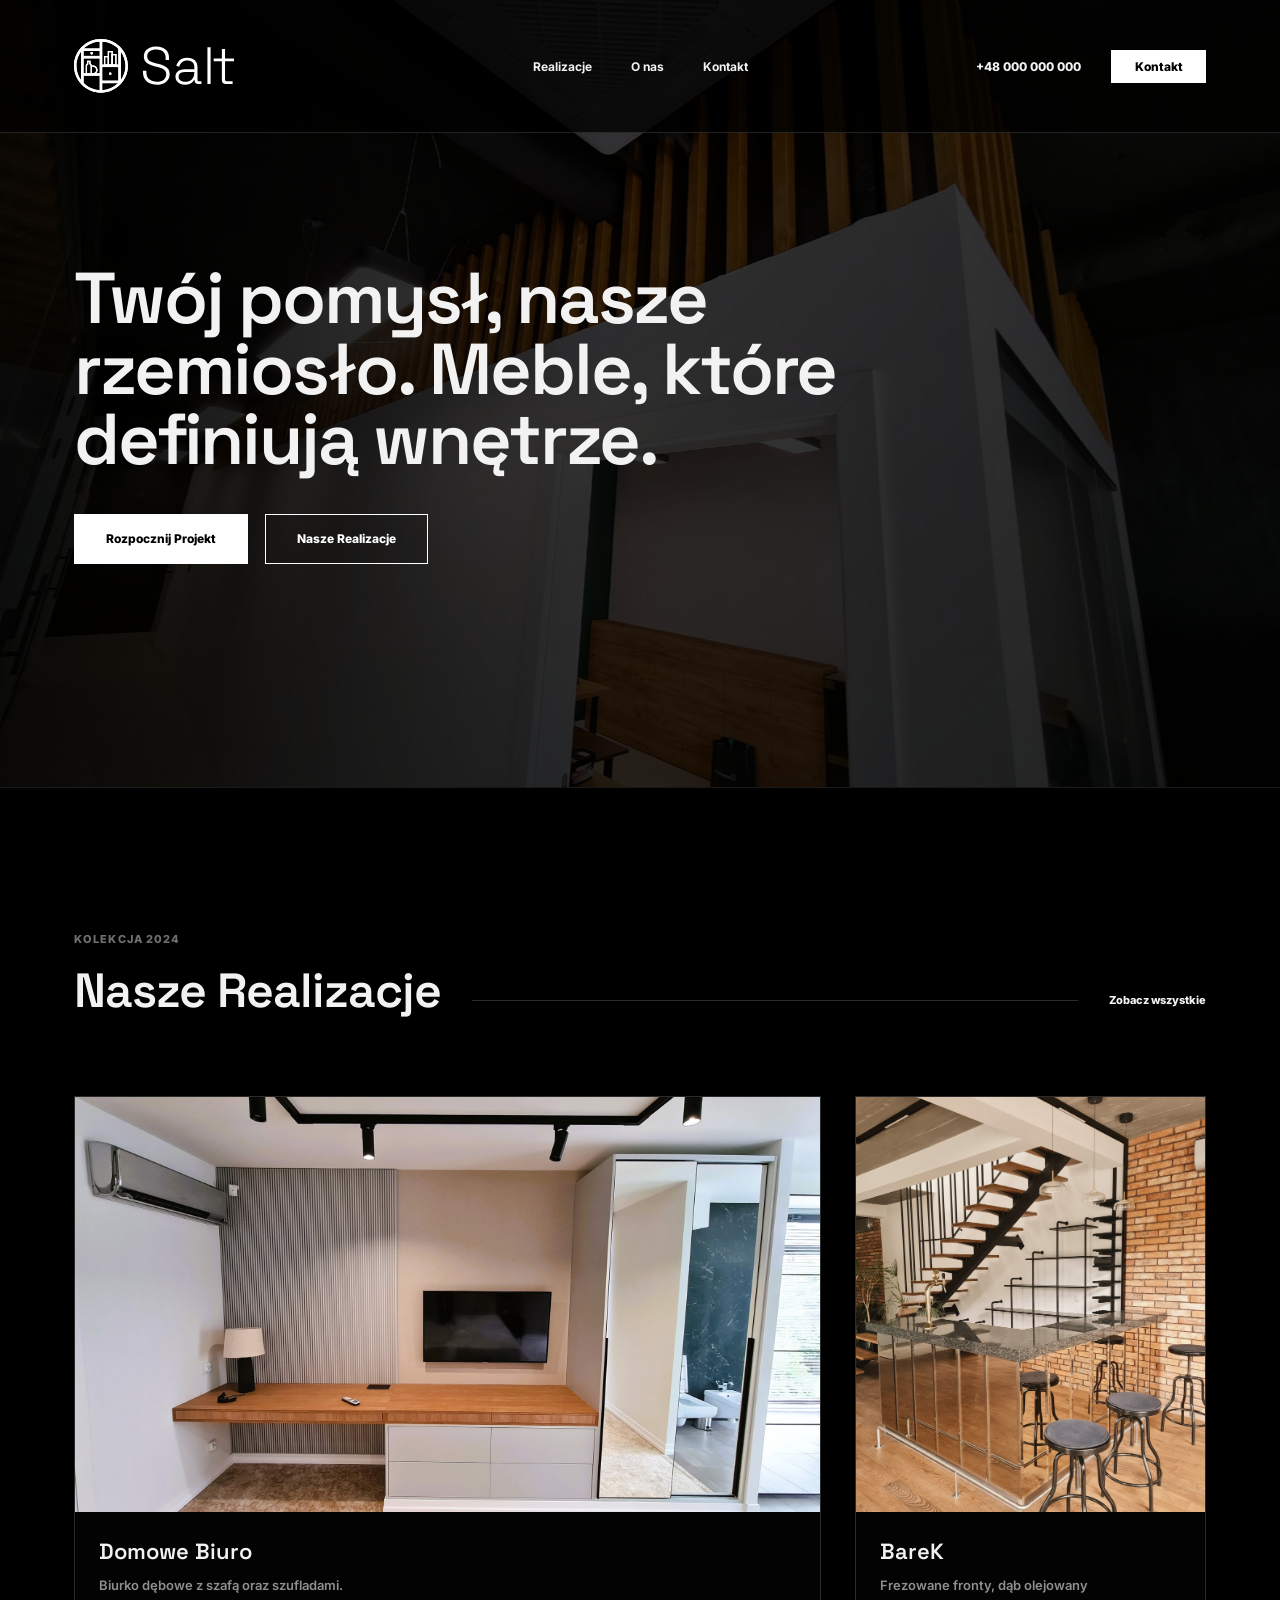
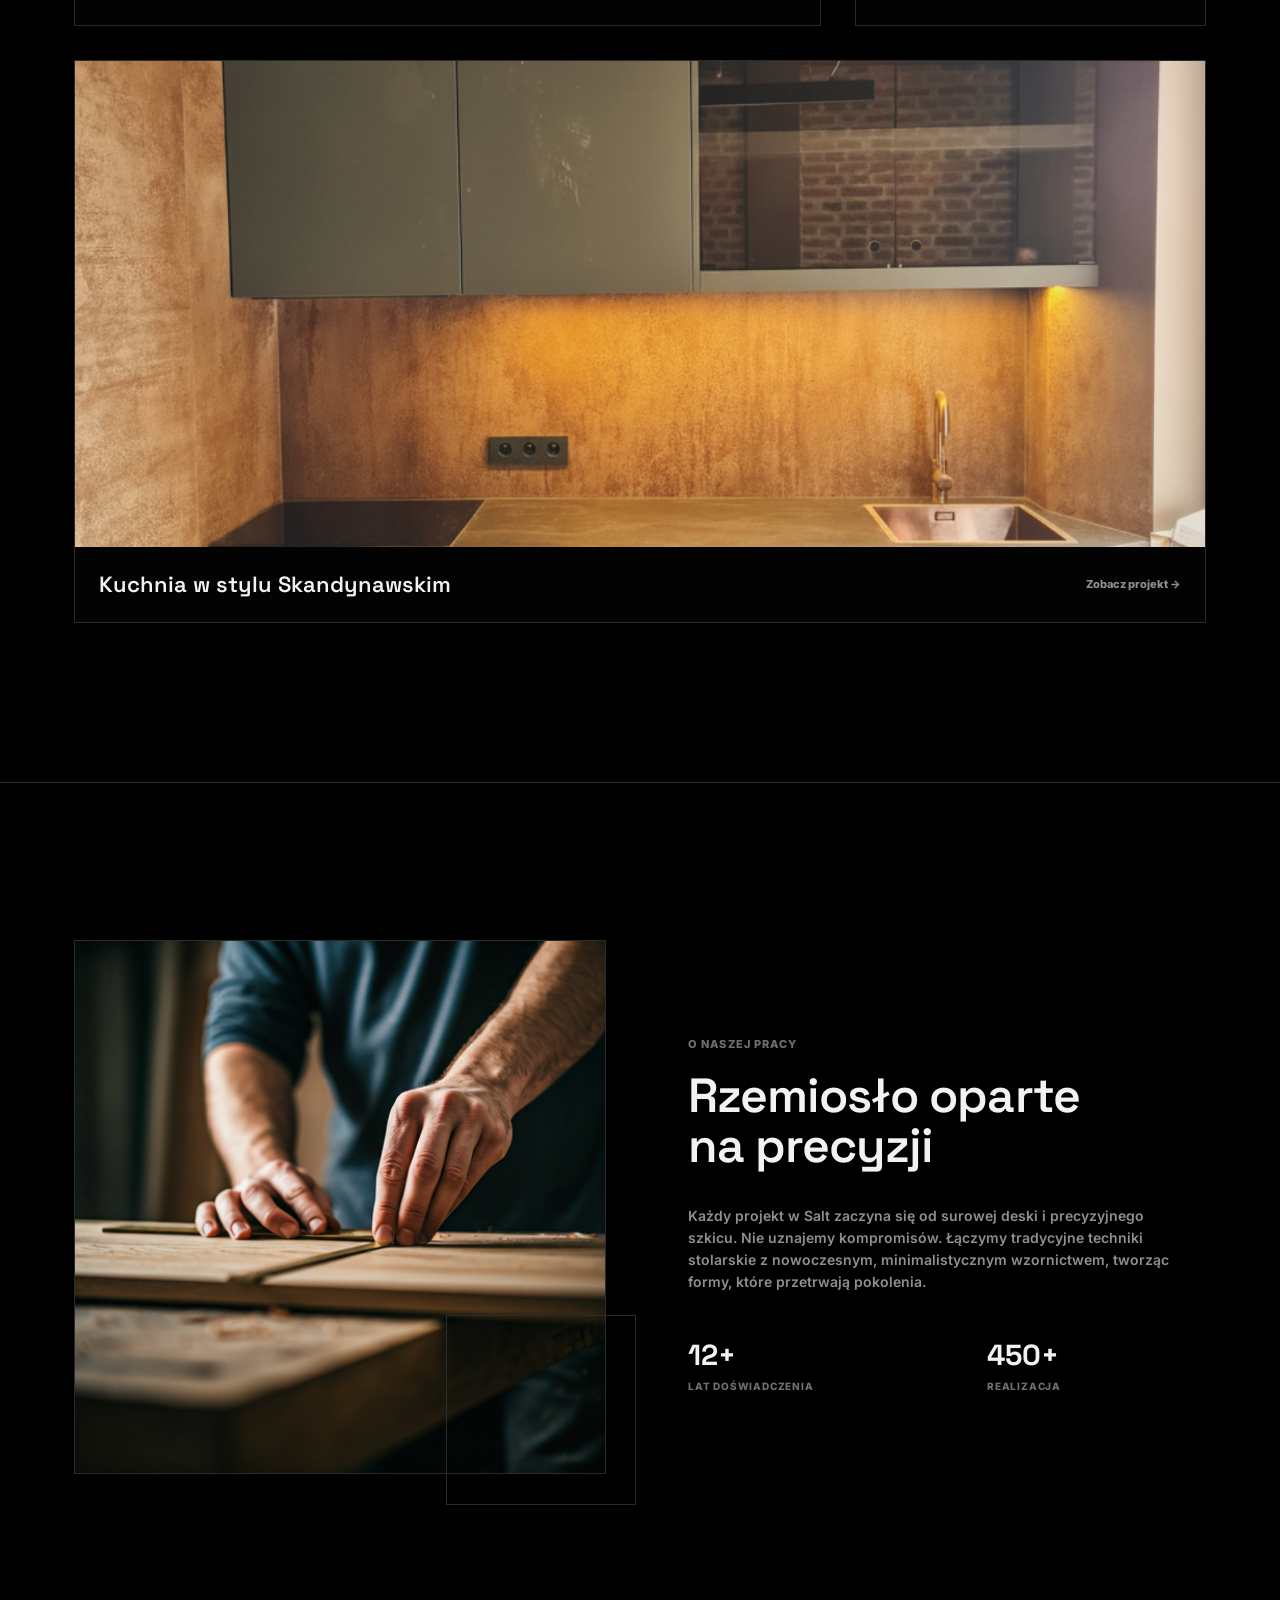
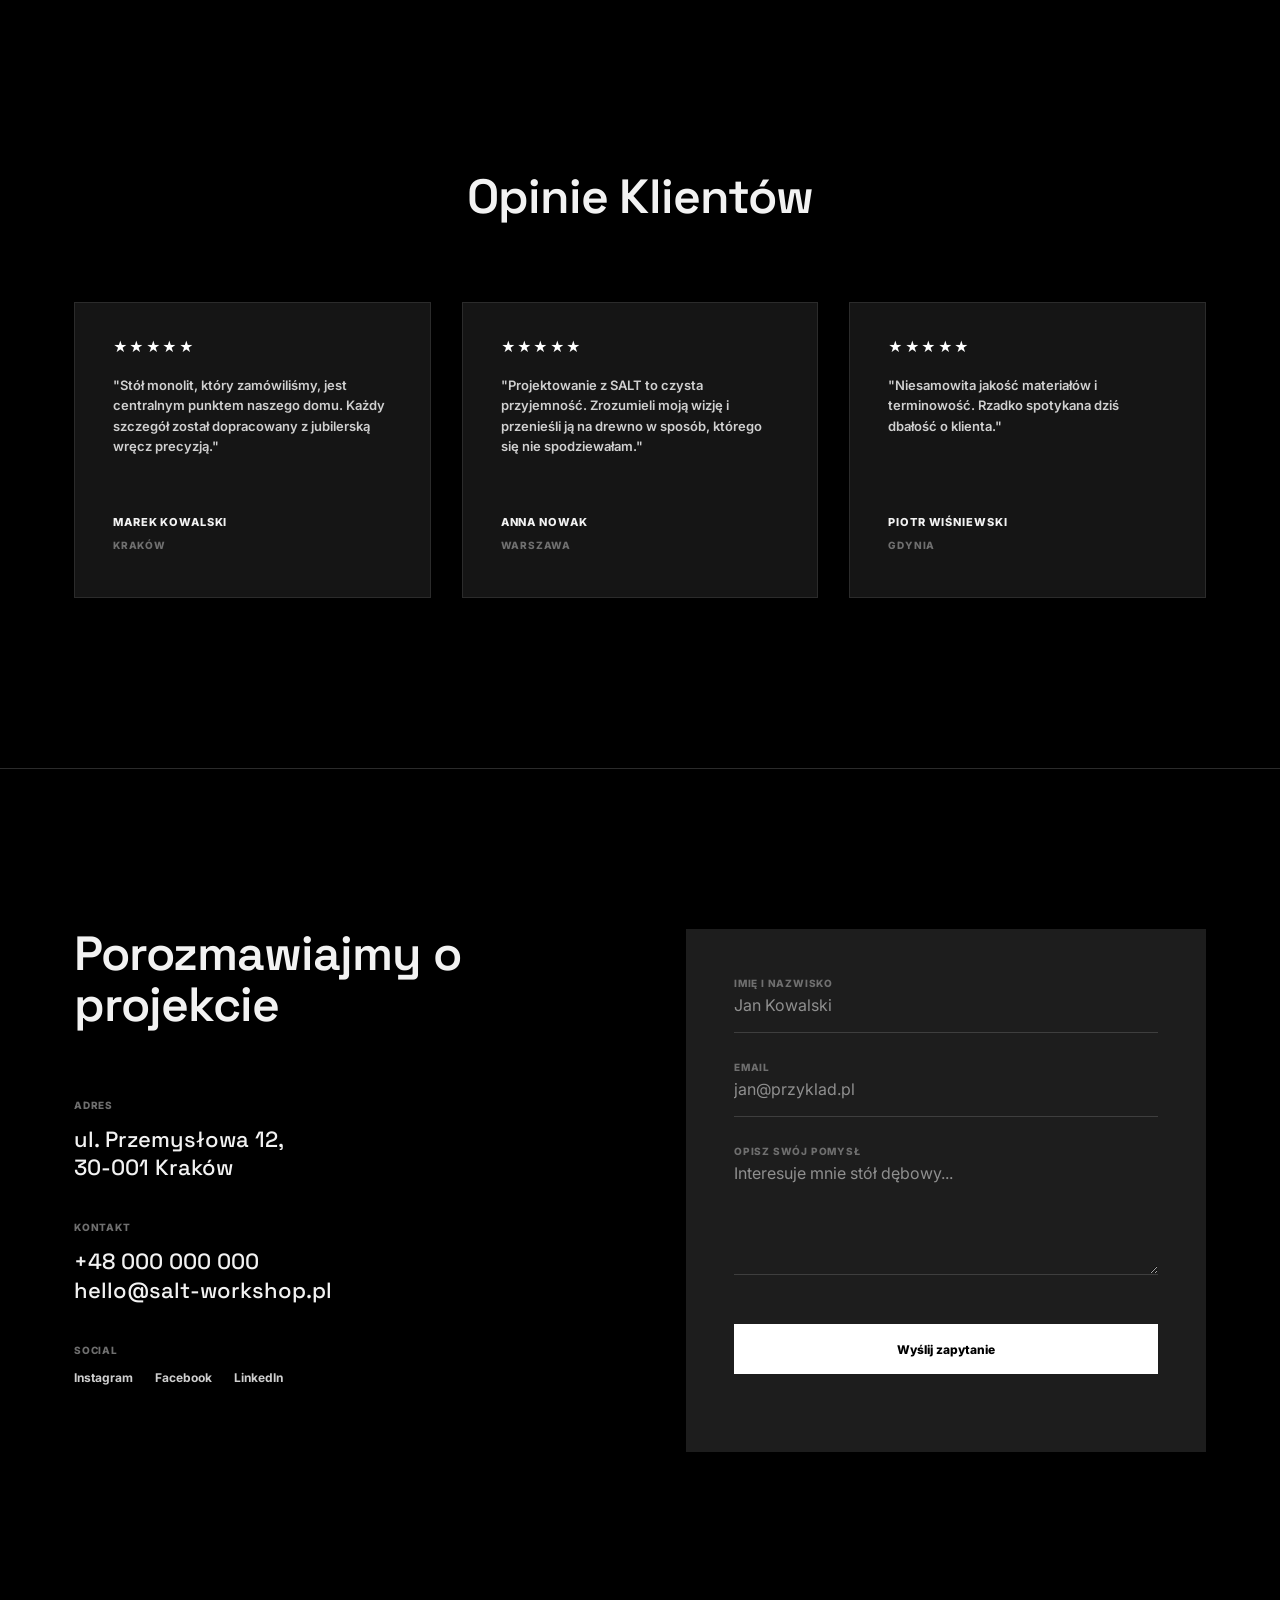
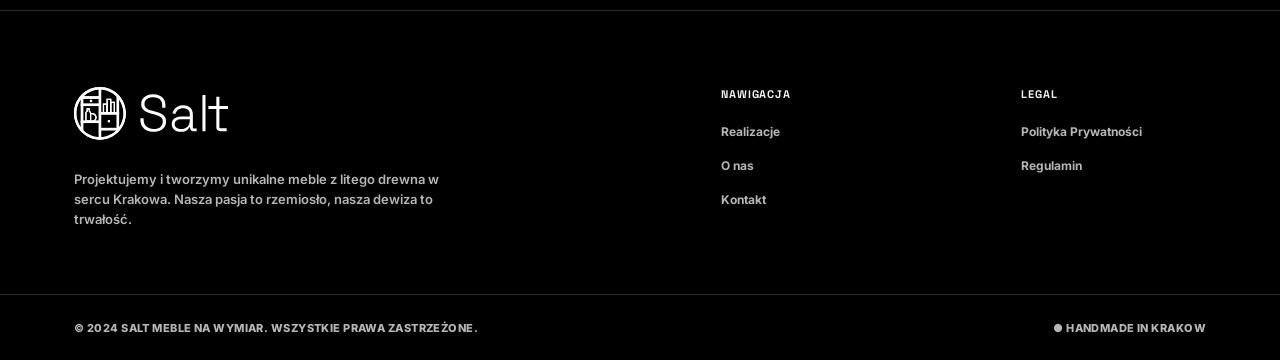
==== index.html @ 74bd0385 "Add files via upload" ====
<!doctype html>
<html lang="pl">
  <head>
    <meta charset="UTF-8" />
    <meta name="viewport" content="width=device-width, initial-scale=1.0" />
    <meta
      name="description"
      content="SALT tworzy unikalne meble z litego drewna w sercu Krakowa. Stolarka na wymiar, realizacje, projekt i montaz."
    />
    <title>SALT - meble na wymiar</title>
    <link rel="preconnect" href="https://fonts.googleapis.com" />
    <link rel="preconnect" href="https://fonts.gstatic.com" crossorigin />
    <link
      href="https://fonts.googleapis.com/css2?family=Inter:wght@400;500;600;700;800&family=Space+Grotesk:wght@400;500;600;700&display=swap"
      rel="stylesheet"
    />
    <link rel="stylesheet" href="./styles.css" />
  </head>
  <body>
    <a class="skip-link" href="#main">Przejdź do treści</a>

    <header class="site-header" data-header>
      <div class="wrap header-inner">
        <a class="brand" href="#top" aria-label="SALT - strona główna">
          <img src="./03-assets/logos/Salt white logo 1.svg" alt="Salt" />
        </a>

        <button class="nav-toggle" type="button" aria-label="Otwórz menu" aria-expanded="false" data-nav-toggle>
          <span></span>
          <span></span>
        </button>

        <nav class="site-nav" aria-label="Główna nawigacja" data-nav>
          <a href="#realizacje">Realizacje</a>
          <a href="#o-nas">O nas</a>
          <a href="#kontakt">Kontakt</a>
        </nav>

        <div class="header-cta">
          <a href="tel:+48000000000">+48 000 000 000</a>
          <a class="small-button" href="#kontakt">Kontakt</a>
        </div>
      </div>
    </header>

    <main id="main">
      <section class="hero" id="top" aria-labelledby="hero-title">
        <img class="hero-bg" src="./03-assets/images/realizacja-biuro-showroom-02.png" alt="" />
        <div class="hero-shade" aria-hidden="true"></div>

        <div class="wrap hero-content reveal">
          <h1 id="hero-title">Twój pomysł, nasze rzemiosło. Meble, które definiują wnętrze.</h1>
          <div class="hero-actions">
            <a class="button button-light" href="#kontakt">Rozpocznij Projekt</a>
            <a class="button button-dark" href="#realizacje">Nasze Realizacje</a>
          </div>
        </div>
      </section>

      <section class="work section" id="realizacje" aria-labelledby="work-title">
        <div class="wrap">
          <div class="section-heading reveal">
            <div>
              <p class="overline">Kolekcja 2024</p>
              <h2 id="work-title">Nasze Realizacje</h2>
            </div>
            <span class="heading-line" aria-hidden="true"></span>
            <a class="view-all" href="#kontakt">Zobacz wszystkie</a>
          </div>

          <div class="project-grid stagger">
            <article class="project-card project-card-wide">
              <a class="project-image" href="#kontakt" aria-label="Domowe biuro">
                <img src="./03-assets/images/realizacja-salon-zabudowa-tv-02.png" alt="Domowe biuro z biurkiem dębowym i szafą z szufladami" />
              </a>
              <div class="project-info">
                <h3>Domowe Biuro</h3>
                <p>Biurko dębowe z szafą oraz szufladami.</p>
              </div>
            </article>

            <article class="project-card project-card-tall">
              <a class="project-image" href="#kontakt" aria-label="BareK">
                <img src="./03-assets/images/realizacja-schody-drewno-metal.png" alt="BareK z frezowanymi frontami i olejowanym dębem" />
              </a>
              <div class="project-info">
                <h3>BareK</h3>
                <p>Frezowane fronty, dąb olejowany</p>
              </div>
            </article>

            <article class="project-card project-card-full">
              <a class="project-image" href="#kontakt" aria-label="Kuchnia w stylu Skandynawskim">
                <img src="./03-assets/images/realizacja-kuchnia-kompaktowa-02.png" alt="Kuchnia w stylu skandynawskim z zielonymi frontami" />
              </a>
              <div class="project-info project-info-row">
                <h3>Kuchnia w stylu Skandynawskim</h3>
                <a href="#kontakt">Zobacz projekt <span aria-hidden="true">→</span></a>
              </div>
            </article>
          </div>
        </div>
      </section>

      <section class="about section" id="o-nas" aria-labelledby="about-title">
        <div class="wrap about-grid">
          <div class="about-image project-image-reveal">
            <img src="./03-assets/images/proces-praca-reczna-drewno-01.png" alt="Rzemieślnik pracujący ręcznie z drewnem" />
            <span class="about-frame" aria-hidden="true"></span>
          </div>

          <div class="about-copy reveal">
            <p class="overline">O naszej pracy</p>
            <h2 id="about-title">Rzemiosło oparte na precyzji</h2>
            <p>
              Każdy projekt w Salt zaczyna się od surowej deski i precyzyjnego szkicu.
              Nie uznajemy kompromisów. Łączymy tradycyjne techniki stolarskie z
              nowoczesnym, minimalistycznym wzornictwem, tworząc formy, które przetrwają pokolenia.
            </p>

            <div class="stats fade-icons">
              <div>
                <strong>12+</strong>
                <span>Lat doświadczenia</span>
              </div>
              <div>
                <strong>450+</strong>
                <span>Realizacja</span>
              </div>
            </div>
          </div>
        </div>
      </section>

      <section class="testimonials section" aria-labelledby="testimonials-title">
        <div class="wrap">
          <h2 id="testimonials-title" class="center-title reveal">Opinie Klientów</h2>

          <div class="testimonial-grid stagger">
            <article class="testimonial-card">
              <div class="stars" aria-label="5 gwiazdek">★★★★★</div>
              <p>
                "Stół monolit, który zamówiliśmy, jest centralnym punktem naszego domu.
                Każdy szczegół został dopracowany z jubilerską wręcz precyzją."
              </p>
              <strong>Marek Kowalski</strong>
              <span>Kraków</span>
            </article>

            <article class="testimonial-card">
              <div class="stars" aria-label="5 gwiazdek">★★★★★</div>
              <p>
                "Projektowanie z SALT to czysta przyjemność. Zrozumieli moją wizję
                i przenieśli ją na drewno w sposób, którego się nie spodziewałam."
              </p>
              <strong>Anna Nowak</strong>
              <span>Warszawa</span>
            </article>

            <article class="testimonial-card">
              <div class="stars" aria-label="5 gwiazdek">★★★★★</div>
              <p>
                "Niesamowita jakość materiałów i terminowość. Rzadko spotykana dziś
                dbałość o klienta."
              </p>
              <strong>Piotr Wiśniewski</strong>
              <span>Gdynia</span>
            </article>
          </div>
        </div>
      </section>

      <section class="contact section" id="kontakt" aria-labelledby="contact-title">
        <div class="wrap contact-grid">
          <div class="contact-copy reveal">
            <h2 id="contact-title">Porozmawiajmy o projekcie</h2>

            <div class="contact-block">
              <span>Adres</span>
              <p>ul. Przemysłowa 12,<br />30-001 Kraków</p>
            </div>

            <div class="contact-block">
              <span>Kontakt</span>
              <p>+48 000 000 000<br />hello@salt-workshop.pl</p>
            </div>

            <div class="contact-social">
              <span>Social</span>
              <div>
                <a href="#top">Instagram</a>
                <a href="#top">Facebook</a>
                <a href="#top">LinkedIn</a>
              </div>
            </div>
          </div>

          <form class="contact-form reveal" data-contact-form>
            <label>
              <span>Imię i nazwisko</span>
              <input type="text" name="name" value="Jan Kowalski" autocomplete="name" required />
            </label>

            <label>
              <span>Email</span>
              <input type="email" name="email" value="jan@przyklad.pl" autocomplete="email" required />
            </label>

            <label>
              <span>Opisz swój pomysł</span>
              <textarea name="message" rows="4" required>Interesuje mnie stół dębowy...</textarea>
            </label>

            <button class="button button-light" type="submit">Wyślij zapytanie</button>
            <p class="form-status" role="status" aria-live="polite" data-form-status></p>
          </form>
        </div>
      </section>
    </main>

    <footer class="site-footer">
      <div class="wrap footer-main">
        <div class="footer-brand">
          <img src="./03-assets/logos/Salt white logo 1.svg" alt="Salt" />
          <p>
            Projektujemy i tworzymy unikalne meble z litego drewna w sercu Krakowa.
            Nasza pasja to rzemiosło, nasza dewiza to trwałość.
          </p>
        </div>

        <nav class="footer-nav" aria-label="Nawigacja w stopce">
          <h3>Nawigacja</h3>
          <a href="#realizacje">Realizacje</a>
          <a href="#o-nas">O nas</a>
          <a href="#kontakt">Kontakt</a>
        </nav>

        <div class="footer-nav">
          <h3>Legal</h3>
          <a href="#top">Polityka Prywatności</a>
          <a href="#top">Regulamin</a>
        </div>
      </div>

      <div class="footer-bottom">
        <div class="wrap">
          <span>© 2024 SALT Meble na wymiar. Wszystkie prawa zastrzeżone.</span>
          <span>● Handmade in Krakow</span>
        </div>
      </div>
    </footer>

    <script src="./main.js"></script>
  </body>
</html>
---- styles.css ----
:root {
  --black: #000000;
  --panel: #151515;
  --panel-2: #1d1d1d;
  --line: #2b2b2b;
  --text: #f2f2f2;
  --muted: #8f8f8f;
  --muted-2: #6f6f6f;
  --white: #ffffff;
  --ease: cubic-bezier(0.22, 1, 0.36, 1);
  --wrap: min(1132px, calc(100vw - 120px));
  color-scheme: dark;
}

* {
  box-sizing: border-box;
}

html {
  scroll-behavior: smooth;
}

body {
  margin: 0;
  background: var(--black);
  color: var(--text);
  font-family: "Inter", ui-sans-serif, system-ui, -apple-system, BlinkMacSystemFont, "Segoe UI", sans-serif;
  font-size: 16px;
  letter-spacing: 0;
}

img {
  display: block;
  max-width: 100%;
}

a {
  color: inherit;
  text-decoration: none;
}

button,
input,
textarea {
  font: inherit;
}

button {
  cursor: pointer;
}

h1,
h2,
h3,
p {
  margin-top: 0;
}

h1,
h2,
h3,
.brand,
.center-title {
  font-family: "Space Grotesk", "Inter", ui-sans-serif, system-ui, sans-serif;
}

p {
  color: var(--muted);
  line-height: 1.55;
}

:focus-visible {
  outline: 2px solid var(--white);
  outline-offset: 4px;
}

::selection {
  background: var(--white);
  color: var(--black);
}

.skip-link {
  position: fixed;
  top: 14px;
  left: 14px;
  z-index: 100;
  padding: 10px 14px;
  background: var(--white);
  color: var(--black);
  transform: translateY(-150%);
  transition: transform 0.2s ease;
}

.skip-link:focus {
  transform: translateY(0);
}

.wrap {
  width: var(--wrap);
  margin-inline: auto;
}

.section {
  padding: 142px 0;
}

.site-header {
  position: absolute;
  top: 0;
  left: 0;
  right: 0;
  z-index: 50;
  border-bottom: 1px solid rgba(255, 255, 255, 0.13);
  background: rgba(0, 0, 0, 0.78);
}

.header-inner {
  display: grid;
  grid-template-columns: 1fr auto 1fr;
  align-items: center;
  min-height: 132px;
}

.brand {
  display: inline-flex;
  width: 160px;
}

.brand img {
  width: 160px;
  height: auto;
}

.site-nav {
  display: flex;
  justify-content: center;
  gap: 39px;
  color: var(--text);
  font-size: 12px;
  font-weight: 700;
}

.site-nav a {
  position: relative;
  padding: 8px 0;
}

.site-nav a::after {
  content: "";
  position: absolute;
  left: 0;
  bottom: 4px;
  width: 100%;
  height: 1px;
  background: var(--white);
  transform: scaleX(0);
  transform-origin: right;
  transition: transform 0.22s ease-out;
}

.site-nav a:hover::after,
.site-nav a:focus-visible::after {
  transform: scaleX(1);
  transform-origin: left;
}

.header-cta {
  display: flex;
  justify-content: flex-end;
  align-items: center;
  gap: 30px;
  font-size: 12px;
  font-weight: 800;
}

.small-button {
  min-width: 95px;
  padding: 9px 19px;
  background: var(--white);
  color: var(--black);
  text-align: center;
}

.nav-toggle {
  display: none;
}

.hero {
  position: relative;
  min-height: 788px;
  overflow: hidden;
  border-bottom: 1px solid rgba(255, 255, 255, 0.08);
  background: #050505;
}

.hero-bg {
  position: absolute;
  inset: 0;
  width: 100%;
  height: 100%;
  object-fit: cover;
  object-position: 50% 42%;
  opacity: 0.72;
  transform: scale(1.035);
  animation: heroDrift 9s var(--ease) forwards;
}

.hero-shade {
  position: absolute;
  inset: 0;
  background:
    linear-gradient(90deg, rgba(0, 0, 0, 0.88) 0%, rgba(0, 0, 0, 0.58) 47%, rgba(0, 0, 0, 0.7) 100%),
    linear-gradient(180deg, rgba(0, 0, 0, 0.16) 0%, rgba(0, 0, 0, 0.42) 100%);
}

.hero-content {
  position: relative;
  z-index: 1;
  padding-top: 263px;
}

.hero h1 {
  max-width: 850px;
  margin-bottom: 39px;
  font-size: 72px;
  line-height: 0.98;
  font-weight: 600;
  letter-spacing: -0.03em;
}

.hero-actions {
  display: flex;
  gap: 17px;
}

.button {
  display: inline-flex;
  align-items: center;
  justify-content: center;
  min-height: 50px;
  padding: 0 31px;
  border: 1px solid var(--white);
  font-size: 12px;
  font-weight: 800;
  transition: background 0.18s ease-out, color 0.18s ease-out, border-color 0.18s ease-out;
}

.button-light {
  background: var(--white);
  color: var(--black);
}

.button-light:hover,
.button-light:focus-visible {
  background: transparent;
  color: var(--white);
}

.button-dark {
  background: rgba(0, 0, 0, 0.1);
  color: var(--white);
}

.button-dark:hover,
.button-dark:focus-visible {
  background: var(--white);
  color: var(--black);
}

.section-heading {
  display: grid;
  grid-template-columns: auto 1fr auto;
  align-items: end;
  gap: 31px;
  margin-bottom: 80px;
}

.overline {
  margin-bottom: 18px;
  color: var(--muted-2);
  font-size: 11px;
  font-weight: 800;
  letter-spacing: 0.1em;
  text-transform: uppercase;
}

.section-heading h2,
.center-title,
.contact-copy h2,
.about-copy h2 {
  margin-bottom: 0;
  font-size: 48px;
  line-height: 1.05;
  font-weight: 600;
  letter-spacing: -0.02em;
}

.heading-line {
  height: 1px;
  margin-bottom: 15px;
  background: var(--line);
}

.view-all {
  margin-bottom: 9px;
  color: var(--text);
  font-size: 11px;
  font-weight: 800;
}

.work {
  padding-top: 143px;
  padding-bottom: 159px;
}

.project-grid {
  display: grid;
  grid-template-columns: 1fr 0.47fr;
  gap: 34px;
}

.project-card {
  border: 1px solid var(--line);
  background: #030303;
}

.project-card-full {
  grid-column: 1 / -1;
}

.project-image {
  display: block;
  overflow: hidden;
  background: var(--panel);
}

.project-card-wide .project-image {
  height: 415px;
}

.project-card-tall .project-image {
  height: 415px;
}

.project-card-full .project-image {
  height: 486px;
}

.project-image img {
  width: 100%;
  height: 100%;
  object-fit: cover;
  transition: transform 0.55s ease-in-out, filter 0.55s ease-in-out;
}

.project-card-wide img {
  object-position: 50% 50%;
}

.project-card-tall img {
  object-position: 47% 43%;
}

.project-card-full img {
  object-position: 50% 47%;
}

.project-card:hover .project-image img,
.project-card:focus-within .project-image img {
  filter: brightness(1.08);
  transform: scale(1.055);
}

.project-info {
  padding: 27px 24px 30px;
}

.project-info h3 {
  margin-bottom: 11px;
  font-size: 22px;
  line-height: 1.1;
  font-weight: 600;
}

.project-info p {
  margin-bottom: 0;
  font-size: 13px;
  font-weight: 600;
}

.project-info-row {
  display: flex;
  align-items: center;
  justify-content: space-between;
  gap: 24px;
  padding-top: 25px;
  padding-bottom: 26px;
}

.project-info-row h3 {
  margin-bottom: 0;
}

.project-info-row a {
  color: var(--muted);
  font-size: 11px;
  font-weight: 800;
  white-space: nowrap;
}

.about {
  padding-top: 157px;
  padding-bottom: 179px;
  border-top: 1px solid var(--line);
}

.about-grid {
  display: grid;
  grid-template-columns: 532px 1fr;
  align-items: center;
  gap: 82px;
}

.about-image {
  position: relative;
  border: 1px solid var(--line);
}

.about-image img {
  width: 100%;
  height: 532px;
  object-fit: cover;
}

.about-frame {
  position: absolute;
  right: -31px;
  bottom: -32px;
  width: 190px;
  height: 190px;
  border: 1px solid var(--line);
}

.about-copy {
  max-width: 520px;
  padding-top: 16px;
}

.about-copy h2 {
  max-width: 440px;
  margin-bottom: 34px;
}

.about-copy p:not(.overline) {
  max-width: 500px;
  margin-bottom: 48px;
  font-size: 14px;
  font-weight: 600;
}

.stats {
  display: grid;
  grid-template-columns: repeat(2, 1fr);
  gap: 80px;
}

.stats strong {
  display: block;
  margin-bottom: 5px;
  font-family: "Space Grotesk", "Inter", sans-serif;
  font-size: 29px;
  line-height: 1;
}

.stats span {
  color: var(--muted-2);
  font-size: 10px;
  font-weight: 800;
  letter-spacing: 0.08em;
  text-transform: uppercase;
}

.testimonials {
  padding-top: 119px;
  padding-bottom: 170px;
}

.center-title {
  margin-bottom: 80px;
  text-align: center;
}

.testimonial-grid {
  display: grid;
  grid-template-columns: repeat(3, 1fr);
  gap: 31px;
}

.testimonial-card {
  min-height: 296px;
  padding: 35px 38px 31px;
  border: 1px solid var(--line);
  background: var(--panel);
}

.stars {
  margin-bottom: 20px;
  color: var(--white);
  font-size: 14px;
  letter-spacing: 0.1em;
}

.testimonial-card p {
  min-height: 114px;
  margin-bottom: 26px;
  color: #d0d0d0;
  font-size: 13px;
  font-weight: 600;
}

.testimonial-card strong {
  display: block;
  margin-bottom: 4px;
  font-size: 11px;
  font-weight: 800;
  letter-spacing: 0.08em;
  text-transform: uppercase;
}

.testimonial-card span {
  color: var(--muted-2);
  font-size: 10px;
  font-weight: 800;
  letter-spacing: 0.08em;
  text-transform: uppercase;
}

.contact {
  padding-top: 160px;
  padding-bottom: 158px;
  border-top: 1px solid var(--line);
}

.contact-grid {
  display: grid;
  grid-template-columns: 1fr 520px;
  gap: 92px;
}

.contact-copy h2 {
  max-width: 420px;
  margin-bottom: 69px;
}

.contact-block {
  margin-bottom: 40px;
}

.contact-block span,
.contact-social span,
.contact-form label span {
  display: block;
  margin-bottom: 14px;
  color: var(--muted-2);
  font-size: 10px;
  font-weight: 800;
  letter-spacing: 0.08em;
  text-transform: uppercase;
}

.contact-block p {
  margin-bottom: 0;
  color: var(--text);
  font-family: "Space Grotesk", "Inter", sans-serif;
  font-size: 22px;
  line-height: 1.28;
  font-weight: 500;
}

.contact-social div {
  display: flex;
  gap: 22px;
}

.contact-social a {
  color: #cfcfcf;
  font-size: 12px;
  font-weight: 700;
}

.contact-form {
  min-height: 520px;
  padding: 48px 48px 42px;
  background: var(--panel-2);
}

.contact-form label {
  display: block;
  margin-bottom: 28px;
}

.contact-form label span {
  margin-bottom: 6px;
}

.contact-form input,
.contact-form textarea {
  width: 100%;
  border: 0;
  border-bottom: 1px solid #3e3e3e;
  border-radius: 0;
  padding: 0 0 17px;
  background: transparent;
  color: var(--muted);
  outline: none;
  resize: vertical;
  transition: border-color 0.18s ease-out;
}

.contact-form textarea {
  min-height: 112px;
}

.contact-form input:focus,
.contact-form textarea:focus {
  border-color: var(--white);
}

.contact-form button {
  width: 100%;
  margin-top: 17px;
}

.form-status {
  min-height: 20px;
  margin: 16px 0 0;
  color: var(--white);
  font-size: 12px;
}

.site-footer {
  border-top: 1px solid var(--line);
  background: var(--black);
}

.footer-main {
  display: grid;
  grid-template-columns: 1fr 185px 185px;
  gap: 115px;
  padding: 76px 0 65px;
}

.footer-brand img {
  width: 154px;
  margin-bottom: 29px;
}

.footer-brand p {
  max-width: 365px;
  margin-bottom: 0;
  color: #b6b6b6;
  font-size: 13px;
  font-weight: 600;
}

.footer-nav {
  display: grid;
  align-content: start;
  gap: 19px;
}

.footer-nav h3 {
  margin-bottom: 4px;
  color: var(--text);
  font-size: 11px;
  font-weight: 800;
  letter-spacing: 0.08em;
  text-transform: uppercase;
}

.footer-nav a {
  color: #b6b6b6;
  font-size: 12px;
  font-weight: 700;
}

.footer-bottom {
  border-top: 1px solid var(--line);
}

.footer-bottom .wrap {
  display: flex;
  justify-content: space-between;
  gap: 24px;
  padding: 26px 0 25px;
  color: #b6b6b6;
  font-size: 11px;
  font-weight: 800;
  letter-spacing: 0.04em;
  text-transform: uppercase;
}

.reveal {
  opacity: 0;
  transform: translateY(18px);
  transition: opacity 0.52s var(--ease), transform 0.52s var(--ease);
}

.reveal.is-visible {
  opacity: 1;
  transform: translateY(0);
}

.project-image-reveal {
  opacity: 0;
  transform: translateY(34px);
  transition: opacity 0.8s var(--ease), transform 0.8s var(--ease);
  transition-delay: 0.16s;
}

.project-image-reveal.is-visible {
  opacity: 1;
  transform: translateY(0);
}

.stagger > * {
  opacity: 0;
  transform: translateY(28px);
  transition: opacity 0.62s var(--ease), transform 0.62s var(--ease);
}

.stagger.is-visible > * {
  opacity: 1;
  transform: translateY(0);
}

.stagger.is-visible > *:nth-child(2) {
  transition-delay: 0.12s;
}

.stagger.is-visible > *:nth-child(3) {
  transition-delay: 0.24s;
}

.fade-icons > * {
  opacity: 0;
  transform: scale(0.94);
  transition: opacity 0.5s var(--ease), transform 0.5s var(--ease);
}

.fade-icons.is-visible > * {
  opacity: 1;
  transform: scale(1);
}

.fade-icons.is-visible > *:nth-child(2) {
  transition-delay: 0.16s;
}

@keyframes heroDrift {
  from {
    transform: scale(1.06);
  }
  to {
    transform: scale(1.015);
  }
}

@media (max-width: 1050px) {
  :root {
    --wrap: min(100vw - 48px, 1132px);
  }

  .header-inner {
    grid-template-columns: auto auto;
    min-height: 86px;
  }

  .brand,
  .brand img {
    width: 128px;
  }

  .nav-toggle {
    position: relative;
    z-index: 61;
    display: grid;
    gap: 7px;
    width: 44px;
    height: 44px;
    place-content: center;
    border: 1px solid var(--line);
    background: transparent;
  }

  .nav-toggle span {
    display: block;
    width: 20px;
    height: 1px;
    background: var(--white);
    transition: transform 0.28s var(--ease);
  }

  .nav-toggle.is-open span:first-child {
    transform: translateY(4px) rotate(45deg);
  }

  .nav-toggle.is-open span:last-child {
    transform: translateY(-4px) rotate(-45deg);
  }

  .site-nav {
    position: fixed;
    inset: 0;
    z-index: 60;
    display: grid;
    align-content: center;
    justify-items: center;
    gap: 28px;
    background: rgba(0, 0, 0, 0.97);
    font-size: 24px;
    opacity: 0;
    pointer-events: none;
    transform: translateY(-12px);
    transition: opacity 0.3s var(--ease), transform 0.3s var(--ease);
  }

  .site-nav.is-open {
    opacity: 1;
    pointer-events: auto;
    transform: translateY(0);
  }

  .header-cta {
    display: none;
  }

  body.nav-open {
    overflow: hidden;
  }

  .hero {
    min-height: 720px;
  }

  .hero-content {
    padding-top: 210px;
  }

  .hero h1 {
    font-size: clamp(48px, 9vw, 72px);
  }

  .project-grid,
  .about-grid,
  .testimonial-grid,
  .contact-grid,
  .footer-main {
    grid-template-columns: 1fr;
  }

  .about-grid,
  .contact-grid,
  .footer-main {
    gap: 56px;
  }

  .project-card-wide .project-image,
  .project-card-tall .project-image,
  .project-card-full .project-image,
  .about-image img {
    height: auto;
    aspect-ratio: 1.45 / 1;
  }

  .about-copy,
  .contact-copy h2 {
    max-width: none;
  }
}

@media (max-width: 640px) {
  :root {
    --wrap: min(100vw - 28px, 1132px);
  }

  .section {
    padding: 82px 0;
  }

  .hero {
    min-height: 660px;
  }

  .hero-content {
    padding-top: 180px;
  }

  .hero h1 {
    font-size: 44px;
  }

  .hero-actions,
  .section-heading,
  .project-info-row,
  .footer-bottom .wrap {
    display: grid;
  }

  .section-heading {
    grid-template-columns: 1fr;
    gap: 18px;
    margin-bottom: 42px;
  }

  .heading-line {
    display: none;
  }

  .section-heading h2,
  .center-title,
  .contact-copy h2,
  .about-copy h2 {
    font-size: 36px;
  }

  .project-grid {
    gap: 22px;
  }

  .project-card-wide .project-image,
  .project-card-tall .project-image,
  .project-card-full .project-image,
  .about-image img {
    aspect-ratio: 1 / 0.78;
  }

  .about-frame {
    display: none;
  }

  .stats {
    gap: 34px;
  }

  .contact-form {
    min-height: auto;
    padding: 30px 24px;
  }
}

@media (prefers-reduced-motion: reduce) {
  *,
  *::before,
  *::after {
    scroll-behavior: auto !important;
    animation-duration: 0.01ms !important;
    animation-iteration-count: 1 !important;
    transition-duration: 0.01ms !important;
  }

  .reveal,
  .project-image-reveal,
  .stagger > *,
  .fade-icons > * {
    opacity: 1;
    transform: none;
  }
}
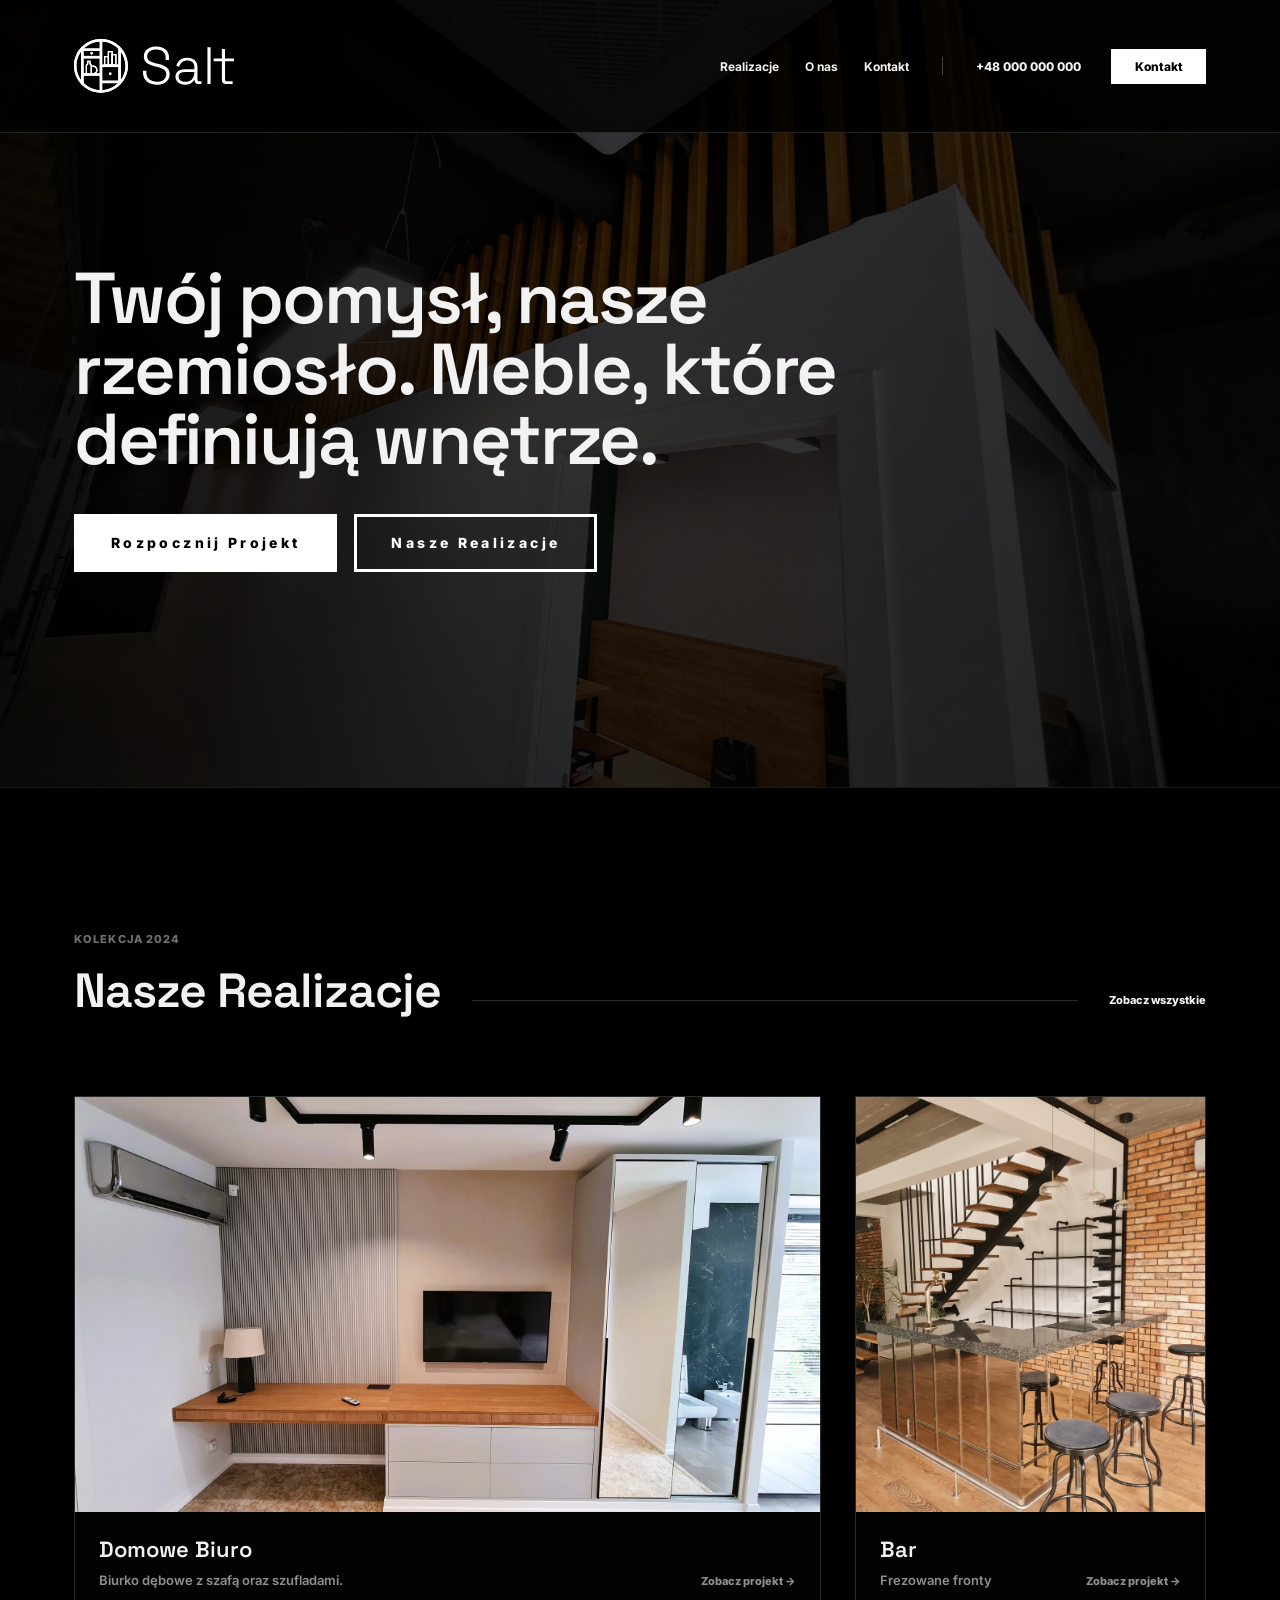
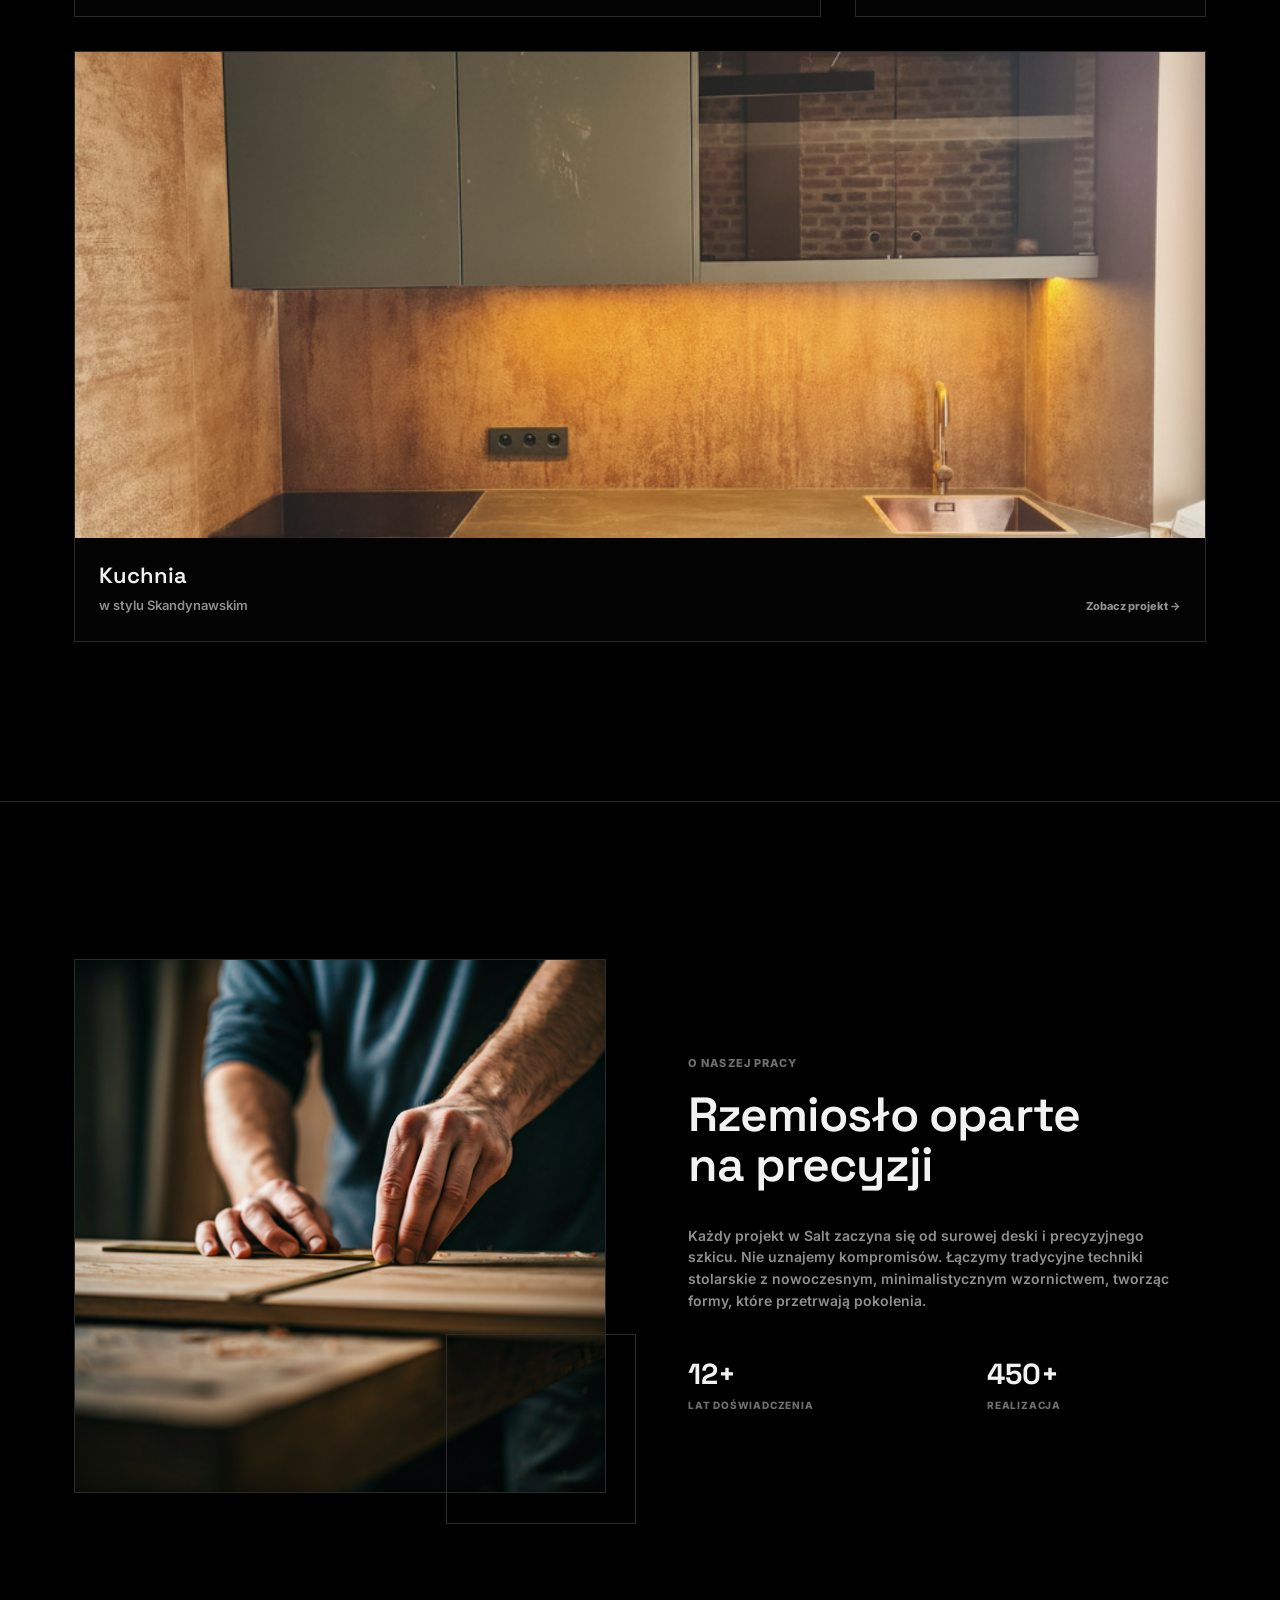
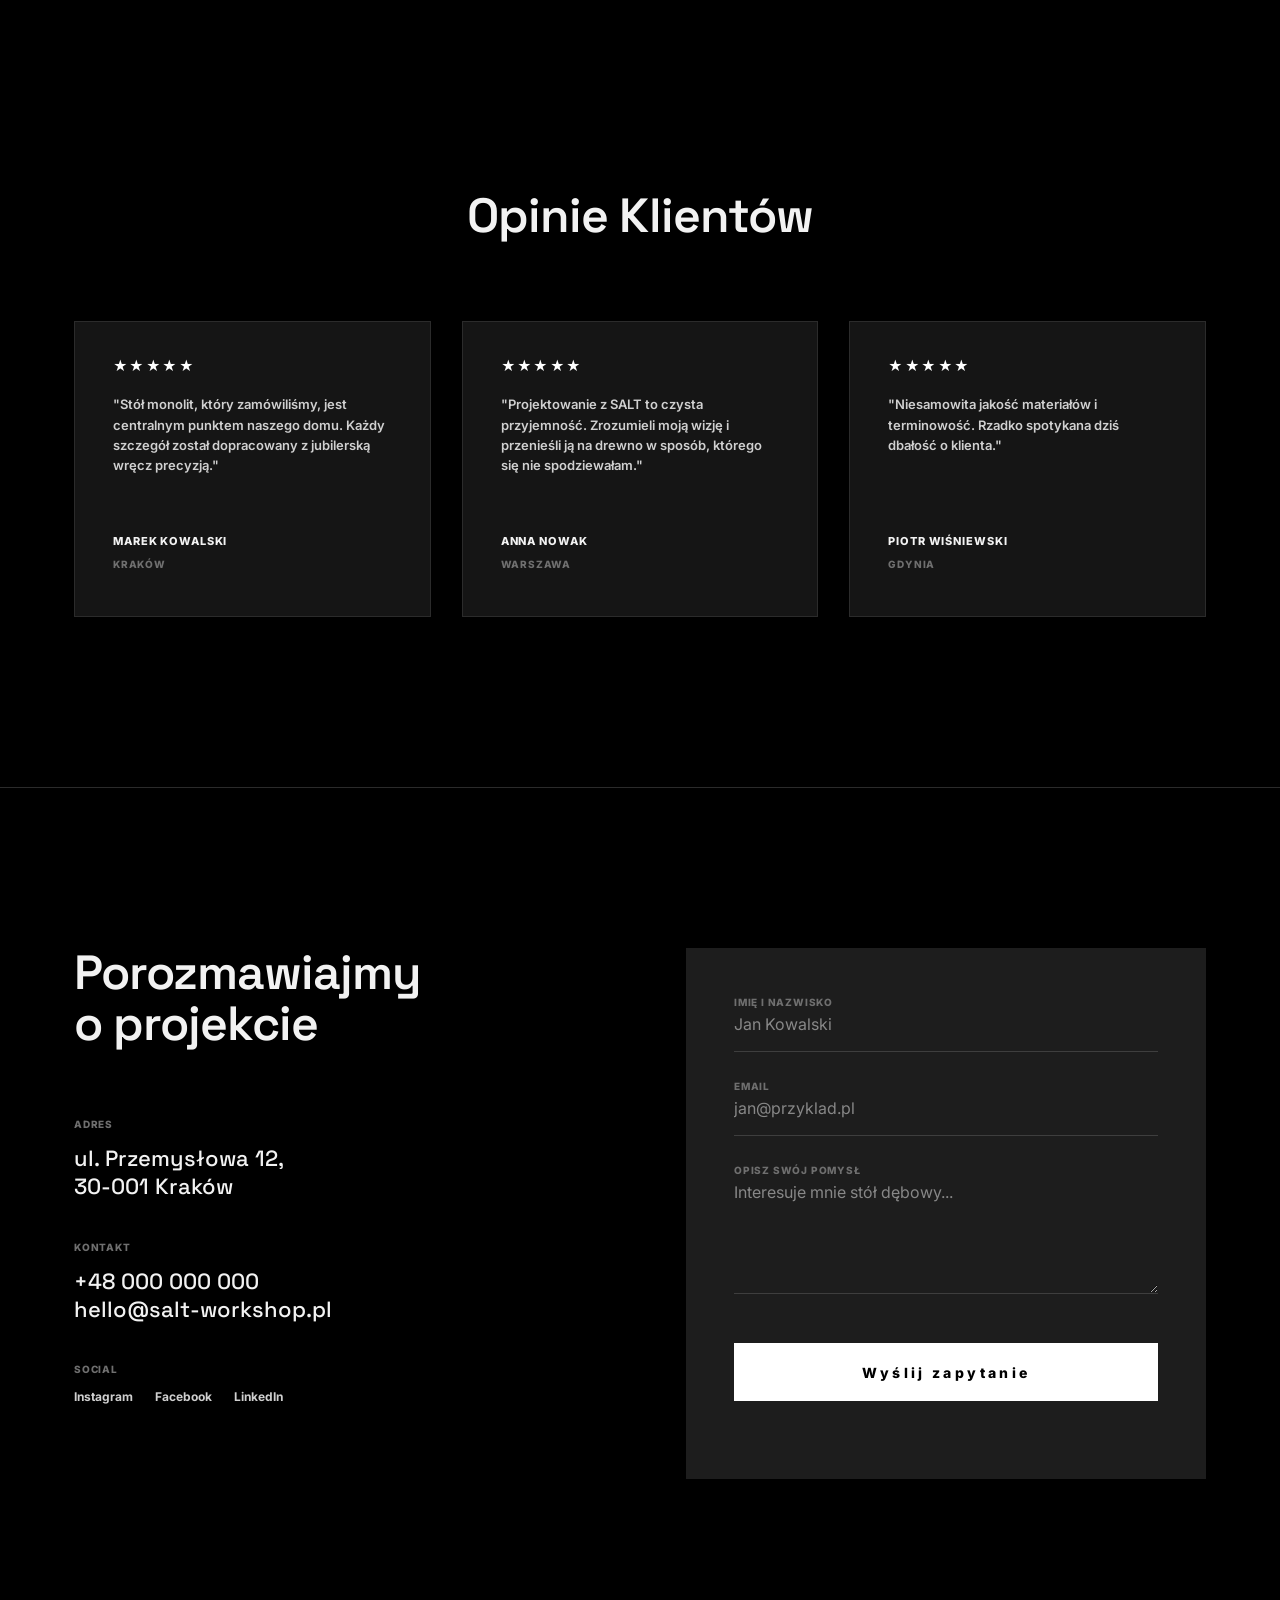
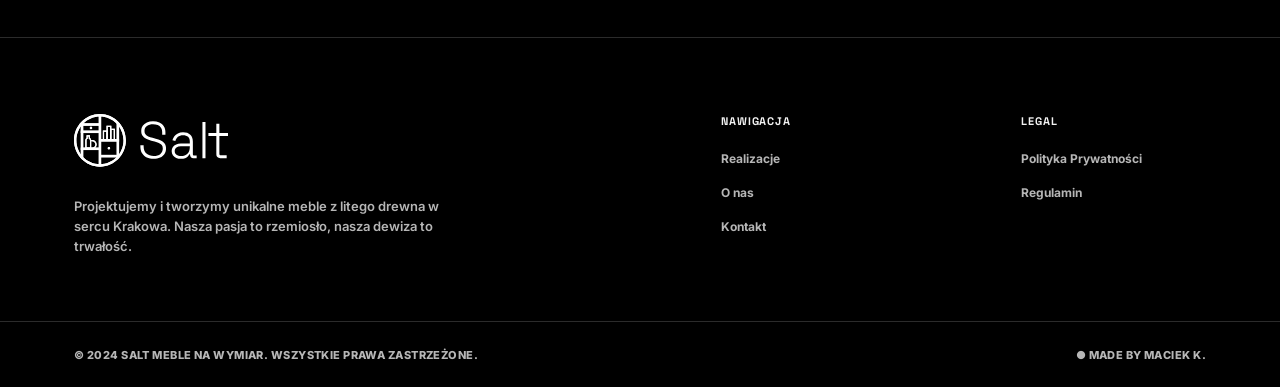
==== commit d099ab1c: "Add files via upload" ====
--- a/index.html
+++ b/index.html
@@ -31,14 +31,14 @@
         </button>
 
         <nav class="site-nav" aria-label="Główna nawigacja" data-nav>
-          <a href="#realizacje">Realizacje</a>
-          <a href="#o-nas">O nas</a>
-          <a href="#kontakt">Kontakt</a>
+          <a href="./realizacje.html">Realizacje</a>
+          <a href="./o-nas.html">O nas</a>
+          <a href="./kontakt.html">Kontakt</a>
         </nav>
 
         <div class="header-cta">
           <a href="tel:+48000000000">+48 000 000 000</a>
-          <a class="small-button" href="#kontakt">Kontakt</a>
+          <a class="small-button" href="./kontakt.html">Kontakt</a>
         </div>
       </div>
     </header>
@@ -52,7 +52,7 @@
           <h1 id="hero-title">Twój pomysł, nasze rzemiosło. Meble, które definiują wnętrze.</h1>
           <div class="hero-actions">
             <a class="button button-light" href="#kontakt">Rozpocznij Projekt</a>
-            <a class="button button-dark" href="#realizacje">Nasze Realizacje</a>
+            <a class="button button-dark" href="./realizacje.html">Nasze Realizacje</a>
           </div>
         </div>
       </section>
@@ -65,7 +65,7 @@
               <h2 id="work-title">Nasze Realizacje</h2>
             </div>
             <span class="heading-line" aria-hidden="true"></span>
-            <a class="view-all" href="#kontakt">Zobacz wszystkie</a>
+            <a class="view-all" href="./realizacje.html">Zobacz wszystkie</a>
           </div>
 
           <div class="project-grid stagger">
@@ -73,29 +73,38 @@
               <a class="project-image" href="#kontakt" aria-label="Domowe biuro">
                 <img src="./03-assets/images/realizacja-salon-zabudowa-tv-02.png" alt="Domowe biuro z biurkiem dębowym i szafą z szufladami" />
               </a>
-              <div class="project-info">
-                <h3>Domowe Biuro</h3>
-                <p>Biurko dębowe z szafą oraz szufladami.</p>
+              <div class="project-info project-info-row">
+                <div>
+                  <h3>Domowe Biuro</h3>
+                  <p>Biurko dębowe z szafą oraz szufladami.</p>
+                </div>
+                <a href="#kontakt">Zobacz projekt <span aria-hidden="true">→</span></a>
               </div>
             </article>
 
             <article class="project-card project-card-tall">
-              <a class="project-image" href="#kontakt" aria-label="BareK">
-                <img src="./03-assets/images/realizacja-schody-drewno-metal.png" alt="BareK z frezowanymi frontami i olejowanym dębem" />
+              <a class="project-image" href="#kontakt" aria-label="Bar">
+                <img src="./03-assets/images/realizacja-schody-drewno-metal.png" alt="Bar z frezowanymi frontami i olejowanym dębem" />
               </a>
-              <div class="project-info">
-                <h3>BareK</h3>
-                <p>Frezowane fronty, dąb olejowany</p>
+              <div class="project-info project-info-row">
+                <div>
+                  <h3>Bar</h3>
+                  <p>Frezowane fronty</p>
+                </div>
+                <a href="#kontakt">Zobacz projekt <span aria-hidden="true">→</span></a>
               </div>
             </article>
 
             <article class="project-card project-card-full">
-              <a class="project-image" href="#kontakt" aria-label="Kuchnia w stylu Skandynawskim">
+              <a class="project-image" href="./realizacja-kuchnia-skandynawska.html" aria-label="Kuchnia w stylu Skandynawskim">
                 <img src="./03-assets/images/realizacja-kuchnia-kompaktowa-02.png" alt="Kuchnia w stylu skandynawskim z zielonymi frontami" />
               </a>
               <div class="project-info project-info-row">
-                <h3>Kuchnia w stylu Skandynawskim</h3>
-                <a href="#kontakt">Zobacz projekt <span aria-hidden="true">→</span></a>
+                <div>
+                  <h3>Kuchnia</h3>
+                  <p>w stylu Skandynawskim</p>
+                </div>
+                <a href="./realizacja-kuchnia-skandynawska.html">Zobacz projekt <span aria-hidden="true">→</span></a>
               </div>
             </article>
           </div>
@@ -173,7 +182,7 @@
       <section class="contact section" id="kontakt" aria-labelledby="contact-title">
         <div class="wrap contact-grid">
           <div class="contact-copy reveal">
-            <h2 id="contact-title">Porozmawiajmy o projekcie</h2>
+            <h2 id="contact-title">Porozmawiajmy <br />o projekcie</h2>
 
             <div class="contact-block">
               <span>Adres</span>
@@ -198,17 +207,17 @@
           <form class="contact-form reveal" data-contact-form>
             <label>
               <span>Imię i nazwisko</span>
-              <input type="text" name="name" value="Jan Kowalski" autocomplete="name" required />
+              <input type="text" name="name" placeholder="Jan Kowalski" autocomplete="name" required />
             </label>
 
             <label>
               <span>Email</span>
-              <input type="email" name="email" value="jan@przyklad.pl" autocomplete="email" required />
+              <input type="email" name="email" placeholder="jan@przyklad.pl" autocomplete="email" required />
             </label>
 
             <label>
               <span>Opisz swój pomysł</span>
-              <textarea name="message" rows="4" required>Interesuje mnie stół dębowy...</textarea>
+              <textarea name="message" rows="4" placeholder="Interesuje mnie stół dębowy..." required></textarea>
             </label>
 
             <button class="button button-light" type="submit">Wyślij zapytanie</button>
@@ -230,9 +239,9 @@
 
         <nav class="footer-nav" aria-label="Nawigacja w stopce">
           <h3>Nawigacja</h3>
-          <a href="#realizacje">Realizacje</a>
-          <a href="#o-nas">O nas</a>
-          <a href="#kontakt">Kontakt</a>
+          <a href="./realizacje.html">Realizacje</a>
+          <a href="./o-nas.html">O nas</a>
+          <a href="./kontakt.html">Kontakt</a>
         </nav>
 
         <div class="footer-nav">
@@ -245,7 +254,7 @@
       <div class="footer-bottom">
         <div class="wrap">
           <span>© 2024 SALT Meble na wymiar. Wszystkie prawa zastrzeżone.</span>
-          <span>● Handmade in Krakow</span>
+          <a href="https://maciekk88.github.io/maciekkportfolio/" target="_blank" rel="noreferrer">● made by Maciek K.</a>
         </div>
       </div>
     </footer>
--- a/styles.css
+++ b/styles.css
@@ -3,6 +3,8 @@
   --panel: #151515;
   --panel-2: #1d1d1d;
   --line: #2b2b2b;
+  --separator: #444748;
+  --button-hover: #858584;
   --text: #f2f2f2;
   --muted: #8f8f8f;
   --muted-2: #6f6f6f;
@@ -105,19 +107,26 @@
 }
 
 .site-header {
-  position: absolute;
+  position: fixed;
   top: 0;
   left: 0;
   right: 0;
   z-index: 50;
   border-bottom: 1px solid rgba(255, 255, 255, 0.13);
   background: rgba(0, 0, 0, 0.78);
+  transition: background 0.24s var(--ease), backdrop-filter 0.24s var(--ease);
+}
+
+.site-header.is-scrolled {
+  background: rgba(0, 0, 0, 0.9);
+  backdrop-filter: blur(14px);
 }
 
 .header-inner {
   display: grid;
-  grid-template-columns: 1fr auto 1fr;
+  grid-template-columns: 1fr auto auto;
   align-items: center;
+  column-gap: 33px;
   min-height: 132px;
 }
 
@@ -134,7 +143,7 @@
 .site-nav {
   display: flex;
   justify-content: center;
-  gap: 39px;
+  gap: 26px;
   color: var(--text);
   font-size: 12px;
   font-weight: 700;
@@ -165,20 +174,41 @@
 }
 
 .header-cta {
+  position: relative;
   display: flex;
   justify-content: flex-end;
   align-items: center;
   gap: 30px;
+  padding-left: 34px;
   font-size: 12px;
   font-weight: 800;
+}
+
+.header-cta::before {
+  content: "";
+  position: absolute;
+  left: 0;
+  top: 50%;
+  width: 1px;
+  height: 18px;
+  background: var(--separator);
+  transform: translateY(-50%);
 }
 
 .small-button {
   min-width: 95px;
   padding: 9px 19px;
   background: var(--white);
+  border: 1px solid var(--white);
   color: var(--black);
   text-align: center;
+  transition: background 0.18s ease-out, color 0.18s ease-out;
+}
+
+.small-button:hover,
+.small-button:focus-visible {
+  background: var(--button-hover);
+  color: var(--black);
 }
 
 .nav-toggle {
@@ -237,11 +267,13 @@
   display: inline-flex;
   align-items: center;
   justify-content: center;
-  min-height: 50px;
-  padding: 0 31px;
-  border: 1px solid var(--white);
-  font-size: 12px;
-  font-weight: 800;
+  min-width: 226px;
+  min-height: 58px;
+  padding: 0 34px;
+  border: 3px solid var(--white);
+  font-size: 14px;
+  font-weight: 800;
+  letter-spacing: 0.24em;
   transition: background 0.18s ease-out, color 0.18s ease-out, border-color 0.18s ease-out;
 }
 
@@ -252,8 +284,8 @@
 
 .button-light:hover,
 .button-light:focus-visible {
-  background: transparent;
-  color: var(--white);
+  background: var(--button-hover);
+  color: var(--black);
 }
 
 .button-dark {
@@ -263,8 +295,8 @@
 
 .button-dark:hover,
 .button-dark:focus-visible {
-  background: var(--white);
-  color: var(--black);
+  background: var(--button-hover);
+  color: var(--white);
 }
 
 .section-heading {
@@ -302,10 +334,34 @@
 }
 
 .view-all {
+  position: relative;
   margin-bottom: 9px;
   color: var(--text);
   font-size: 11px;
   font-weight: 800;
+  white-space: nowrap;
+}
+
+.view-all::after,
+.project-info-row a::after {
+  content: "";
+  position: absolute;
+  left: 0;
+  bottom: -5px;
+  width: 100%;
+  height: 1px;
+  background: var(--white);
+  transform: scaleX(0);
+  transform-origin: right;
+  transition: transform 0.22s ease-out;
+}
+
+.view-all:hover::after,
+.view-all:focus-visible::after,
+.project-info-row a:hover::after,
+.project-info-row a:focus-visible::after {
+  transform: scaleX(1);
+  transform-origin: left;
 }
 
 .work {
@@ -313,10 +369,49 @@
   padding-bottom: 159px;
 }
 
+.realizations-page {
+  background: var(--black);
+}
+
+.realizations-hero {
+  padding-top: 255px;
+  padding-bottom: 118px;
+  border-bottom: 1px solid var(--line);
+}
+
+.realizations-hero h1 {
+  max-width: 780px;
+  margin-bottom: 34px;
+  font-size: 92px;
+  line-height: 0.96;
+  letter-spacing: 0;
+}
+
+.realizations-hero p:not(.overline) {
+  max-width: 590px;
+  color: var(--muted);
+  font-size: 16px;
+  font-weight: 600;
+  line-height: 1.62;
+}
+
+.realizations-list {
+  padding-top: 120px;
+  padding-bottom: 156px;
+}
+
 .project-grid {
   display: grid;
   grid-template-columns: 1fr 0.47fr;
   gap: 34px;
+}
+
+.project-grid-reversed {
+  grid-template-columns: 0.47fr 1fr;
+}
+
+.project-grid-spaced {
+  margin-top: 72px;
 }
 
 .project-card {
@@ -390,7 +485,7 @@
 
 .project-info-row {
   display: flex;
-  align-items: center;
+  align-items: flex-end;
   justify-content: space-between;
   gap: 24px;
   padding-top: 25px;
@@ -398,14 +493,22 @@
 }
 
 .project-info-row h3 {
-  margin-bottom: 0;
+  margin-bottom: 8px;
 }
 
 .project-info-row a {
+  position: relative;
   color: var(--muted);
   font-size: 11px;
   font-weight: 800;
+  line-height: 1.55;
   white-space: nowrap;
+  transition: color 0.18s ease-out;
+}
+
+.project-info-row a:hover,
+.project-info-row a:focus-visible {
+  color: #ffffff;
 }
 
 .about {
@@ -611,10 +714,22 @@
   border-radius: 0;
   padding: 0 0 17px;
   background: transparent;
-  color: var(--muted);
+  color: var(--text);
   outline: none;
   resize: vertical;
   transition: border-color 0.18s ease-out;
+}
+
+.contact-form input::placeholder,
+.contact-form textarea::placeholder {
+  color: rgba(242, 242, 242, 0.5);
+  opacity: 1;
+  transition: opacity 0.16s ease-out;
+}
+
+.contact-form input:focus::placeholder,
+.contact-form textarea:focus::placeholder {
+  opacity: 0;
 }
 
 .contact-form textarea {
@@ -697,6 +812,926 @@
   font-size: 11px;
   font-weight: 800;
   letter-spacing: 0.04em;
+  text-transform: uppercase;
+}
+
+.footer-bottom a {
+  color: inherit;
+}
+
+.project-page {
+  background: var(--black);
+}
+
+.project-header {
+  background: rgba(0, 0, 0, 0.58);
+}
+
+.project-hero {
+  position: relative;
+  min-height: 920px;
+  overflow: hidden;
+  background: #050505;
+}
+
+.project-hero > img {
+  position: absolute;
+  inset: 0;
+  width: 100%;
+  height: 100%;
+  object-fit: cover;
+  object-position: 48% 48%;
+  filter: saturate(0.92);
+}
+
+.project-hero__shade {
+  position: absolute;
+  inset: 0;
+  background:
+    linear-gradient(180deg, rgba(0, 0, 0, 0.04) 0%, rgba(0, 0, 0, 0.12) 45%, rgba(0, 0, 0, 0.9) 100%),
+    linear-gradient(90deg, rgba(0, 0, 0, 0.45) 0%, rgba(0, 0, 0, 0.06) 52%, rgba(0, 0, 0, 0.38) 100%);
+}
+
+.project-hero__content {
+  position: relative;
+  z-index: 1;
+  min-height: 920px;
+  display: flex;
+  flex-direction: column;
+  justify-content: flex-end;
+  padding-bottom: 76px;
+}
+
+.project-kicker {
+  margin-bottom: 16px;
+  color: rgba(242, 242, 242, 0.68);
+  font-size: 12px;
+  font-weight: 800;
+  letter-spacing: 0.08em;
+}
+
+.project-hero h1 {
+  max-width: 760px;
+  margin-bottom: 20px;
+  font-size: 74px;
+  line-height: 0.95;
+  font-weight: 600;
+  letter-spacing: -0.035em;
+}
+
+.project-hero p:not(.project-kicker) {
+  max-width: 600px;
+  margin-bottom: 0;
+  color: #d8d8d8;
+  font-size: 14px;
+  font-weight: 600;
+}
+
+.project-overview {
+  padding-top: 78px;
+  padding-bottom: 132px;
+}
+
+.project-overview__grid {
+  display: grid;
+  grid-template-columns: 310px 1fr;
+  gap: 86px;
+  align-items: start;
+}
+
+.project-meta {
+  padding-left: 24px;
+  border-left: 2px solid #d9d9d9;
+}
+
+.project-meta h2 {
+  margin-bottom: 22px;
+  color: var(--muted);
+  font-size: 11px;
+  line-height: 1;
+  font-weight: 800;
+  letter-spacing: 0.1em;
+}
+
+.project-meta dl {
+  margin: 0;
+}
+
+.project-meta dt {
+  margin-top: 20px;
+  color: var(--muted-2);
+  font-size: 10px;
+  font-weight: 800;
+  letter-spacing: 0.12em;
+  text-transform: uppercase;
+}
+
+.project-meta dd {
+  margin: 7px 0 0;
+  color: #d4d4d4;
+  font-size: 13px;
+  font-weight: 700;
+  line-height: 1.45;
+}
+
+.project-story {
+  display: grid;
+  grid-template-columns: 0.65fr 1fr;
+  gap: 72px;
+}
+
+.project-story h2,
+.details-heading h2,
+.project-cta h2 {
+  margin-bottom: 0;
+  font-size: 48px;
+  line-height: 1.05;
+  font-weight: 600;
+  letter-spacing: -0.02em;
+}
+
+.project-story p {
+  margin-bottom: 24px;
+  color: #a9a9a9;
+  font-size: 13px;
+  font-weight: 600;
+}
+
+.project-story p:last-child {
+  margin-bottom: 0;
+  grid-column: 2;
+}
+
+.workshop-band {
+  padding-top: 18px;
+  padding-bottom: 178px;
+  border-top: 1px solid rgba(255, 255, 255, 0.08);
+}
+
+.workshop-image {
+  position: relative;
+  overflow: hidden;
+  min-height: 500px;
+  background: var(--panel);
+}
+
+.workshop-image::after {
+  content: "";
+  position: absolute;
+  inset: 0;
+  background: rgba(0, 0, 0, 0.24);
+}
+
+.workshop-image img {
+  width: 100%;
+  height: 500px;
+  object-fit: cover;
+  filter: brightness(0.76);
+}
+
+.workshop-image a {
+  position: absolute;
+  left: 50%;
+  top: 50%;
+  z-index: 1;
+  min-width: 230px;
+  padding: 15px 22px;
+  background: #050505;
+  color: var(--white);
+  font-size: 11px;
+  font-weight: 800;
+  letter-spacing: 0.18em;
+  text-align: center;
+  transform: translate(-50%, -50%);
+  transition: background 0.18s ease-out, color 0.18s ease-out;
+}
+
+.workshop-image a:hover,
+.workshop-image a:focus-visible {
+  background: var(--white);
+  color: var(--black);
+}
+
+.details-section {
+  padding-top: 124px;
+  padding-bottom: 170px;
+}
+
+.details-heading {
+  display: flex;
+  align-items: end;
+  justify-content: space-between;
+  gap: 40px;
+  margin-bottom: 78px;
+}
+
+.details-heading p {
+  max-width: 300px;
+  margin-bottom: 13px;
+  color: var(--muted);
+  font-size: 10px;
+  font-weight: 800;
+  letter-spacing: 0.11em;
+  line-height: 1.35;
+  text-align: right;
+  text-transform: uppercase;
+}
+
+.details-grid {
+  display: grid;
+  grid-template-columns: 0.52fr 1fr;
+  gap: 32px;
+}
+
+.detail-card {
+  display: grid;
+  gap: 16px;
+}
+
+.detail-card img {
+  width: 100%;
+  height: 100%;
+  min-height: 292px;
+  object-fit: cover;
+  filter: brightness(0.84);
+}
+
+.detail-card-wide img {
+  min-height: 328px;
+}
+
+.detail-card span {
+  display: block;
+  margin-bottom: 7px;
+  color: var(--muted-2);
+  font-size: 10px;
+  font-weight: 800;
+  letter-spacing: 0.1em;
+  text-transform: uppercase;
+}
+
+.detail-card p {
+  margin-bottom: 0;
+  color: #cfcfcf;
+  font-size: 12px;
+  font-weight: 700;
+}
+
+.detail-card a {
+  position: relative;
+  display: inline-flex;
+  width: fit-content;
+  margin-top: 13px;
+  color: var(--muted);
+  font-size: 11px;
+  font-weight: 800;
+  line-height: 1.55;
+  transition: color 0.18s ease-out;
+}
+
+.detail-card a::after {
+  content: "";
+  position: absolute;
+  left: 0;
+  bottom: -5px;
+  width: 100%;
+  height: 1px;
+  background: var(--white);
+  transform: scaleX(0);
+  transform-origin: right;
+  transition: transform 0.22s ease-out;
+}
+
+.detail-card a:hover,
+.detail-card a:focus-visible {
+  color: #ffffff;
+}
+
+.detail-card a:hover::after,
+.detail-card a:focus-visible::after {
+  transform: scaleX(1);
+  transform-origin: left;
+}
+
+.related-section {
+  padding-top: 124px;
+  padding-bottom: 150px;
+  border-top: 1px solid var(--line);
+}
+
+.related-grid {
+  display: grid;
+  grid-template-columns: repeat(3, 1fr);
+  gap: 31px;
+}
+
+.related-grid .project-image {
+  height: 292px;
+}
+
+.related-grid .project-image img {
+  width: 100%;
+  height: 100%;
+  object-fit: cover;
+}
+
+.related-grid .project-info {
+  min-height: 128px;
+}
+
+.project-cta {
+  padding: 130px 0 118px;
+  border-top: 1px solid var(--line);
+  background: var(--panel);
+  text-align: center;
+}
+
+.project-cta .wrap {
+  max-width: 830px;
+}
+
+.project-cta h2 {
+  margin-bottom: 50px;
+  font-size: 62px;
+}
+
+.project-cta__actions {
+  justify-content: center;
+}
+
+.project-footer .footer-wordmark {
+  display: inline-block;
+  margin-bottom: 28px;
+  font-family: "Space Grotesk", "Inter", sans-serif;
+  font-size: 41px;
+  line-height: 1;
+  font-weight: 700;
+  letter-spacing: -0.03em;
+}
+
+.project-footer__main {
+  display: grid;
+  grid-template-columns: 1.3fr 0.55fr 0.55fr 0.75fr;
+  gap: 78px;
+  padding: 82px 0 74px;
+}
+
+.footer-icons {
+  display: flex;
+  gap: 13px;
+  margin-top: 34px;
+}
+
+.footer-icons span {
+  display: grid;
+  width: 32px;
+  height: 32px;
+  place-items: center;
+  border: 1px solid var(--line);
+  color: var(--white);
+  font-size: 12px;
+}
+
+.project-footer .footer-nav p {
+  margin: 0;
+  color: #b6b6b6;
+  font-size: 11px;
+  font-weight: 800;
+  letter-spacing: 0.06em;
+  line-height: 1.4;
+  text-transform: uppercase;
+}
+
+.about-page {
+  background: var(--black);
+}
+
+.about-hero {
+  position: relative;
+  min-height: 920px;
+  overflow: hidden;
+  background: #050505;
+}
+
+.about-hero > img {
+  position: absolute;
+  inset: 0;
+  width: 100%;
+  height: 100%;
+  object-fit: cover;
+  object-position: 50% 50%;
+  filter: saturate(0.95) brightness(0.86);
+}
+
+.about-hero__shade {
+  position: absolute;
+  inset: 0;
+  background:
+    linear-gradient(180deg, rgba(0, 0, 0, 0.08) 0%, rgba(0, 0, 0, 0.2) 45%, rgba(0, 0, 0, 0.9) 100%),
+    linear-gradient(90deg, rgba(0, 0, 0, 0.56) 0%, rgba(0, 0, 0, 0.12) 58%, rgba(0, 0, 0, 0.38) 100%);
+}
+
+.about-hero__content {
+  position: relative;
+  z-index: 1;
+  min-height: 920px;
+  display: flex;
+  flex-direction: column;
+  justify-content: flex-end;
+  padding-bottom: 118px;
+}
+
+.about-hero h1 {
+  max-width: 610px;
+  margin-bottom: 24px;
+  font-size: 80px;
+  line-height: 0.93;
+  font-weight: 600;
+  letter-spacing: -0.04em;
+}
+
+.about-hero p:not(.project-kicker) {
+  max-width: 485px;
+  margin-bottom: 0;
+  color: #d8d8d8;
+  font-size: 14px;
+  font-weight: 600;
+}
+
+.about-history {
+  padding-top: 156px;
+  padding-bottom: 104px;
+}
+
+.about-history__grid {
+  display: grid;
+  grid-template-columns: 0.8fr 1fr;
+  gap: 132px;
+}
+
+.about-history h2 {
+  max-width: 455px;
+  margin-bottom: 40px;
+  font-size: 52px;
+  line-height: 1.08;
+  font-weight: 600;
+  letter-spacing: -0.03em;
+}
+
+.about-history__copy {
+  max-width: 650px;
+}
+
+.about-history__copy p {
+  margin-bottom: 30px;
+  color: #a9a9a9;
+  font-size: 14px;
+  font-weight: 600;
+}
+
+.text-link {
+  position: relative;
+  display: inline-flex;
+  margin-top: 20px;
+  color: var(--text);
+  font-size: 11px;
+  font-weight: 800;
+  letter-spacing: 0.08em;
+  line-height: 1.55;
+  text-transform: uppercase;
+}
+
+.text-link::after {
+  content: "";
+  position: absolute;
+  left: 0;
+  bottom: -5px;
+  width: 100%;
+  height: 1px;
+  background: var(--white);
+  transform: scaleX(0);
+  transform-origin: right;
+  transition: transform 0.22s ease-out;
+}
+
+.text-link:hover::after,
+.text-link:focus-visible::after {
+  transform: scaleX(1);
+  transform-origin: left;
+}
+
+.about-stats {
+  padding: 66px 0 168px;
+}
+
+.about-stats__grid {
+  display: grid;
+  grid-template-columns: repeat(3, 1fr);
+  border-top: 1px solid var(--line);
+  border-left: 1px solid var(--line);
+}
+
+.about-stats article {
+  min-height: 320px;
+  padding: 54px 48px 44px;
+  border-right: 1px solid var(--line);
+  border-bottom: 1px solid var(--line);
+  background: #030303;
+}
+
+.about-stats article:nth-child(2) {
+  background: var(--panel);
+}
+
+.about-stats strong {
+  display: block;
+  margin-bottom: 108px;
+  font-family: "Space Grotesk", "Inter", sans-serif;
+  font-size: 54px;
+  line-height: 1;
+  font-weight: 500;
+  letter-spacing: -0.04em;
+}
+
+.about-stats span {
+  display: block;
+  margin-bottom: 12px;
+  color: var(--muted);
+  font-size: 10px;
+  font-weight: 800;
+  letter-spacing: 0.1em;
+  text-transform: uppercase;
+}
+
+.about-stats p {
+  max-width: 220px;
+  margin-bottom: 0;
+  color: #a9a9a9;
+  font-size: 12px;
+  font-weight: 700;
+}
+
+.craft-section {
+  padding-top: 86px;
+  padding-bottom: 172px;
+}
+
+.craft-grid {
+  display: grid;
+  grid-template-columns: 1fr 0.48fr;
+  gap: 31px;
+}
+
+.craft-grid figure {
+  margin: 0;
+}
+
+.craft-grid img {
+  width: 100%;
+  height: 100%;
+  object-fit: cover;
+  filter: brightness(0.78);
+}
+
+.craft-large {
+  grid-row: span 2;
+  min-height: 525px;
+}
+
+.craft-top {
+  display: grid;
+  gap: 28px;
+}
+
+.craft-top img {
+  min-height: 302px;
+  filter: grayscale(1) brightness(0.72);
+}
+
+.craft-grid figure:not(.craft-large):not(.craft-top) {
+  min-height: 365px;
+}
+
+.craft-top figcaption span {
+  display: block;
+  margin-bottom: 10px;
+  color: var(--muted);
+  font-size: 10px;
+  font-weight: 800;
+  letter-spacing: 0.1em;
+  text-transform: uppercase;
+}
+
+.craft-top figcaption p {
+  max-width: 310px;
+  margin-bottom: 0;
+  color: #a9a9a9;
+  font-size: 12px;
+  font-weight: 700;
+}
+
+.craft-grid blockquote {
+  margin: 0;
+  padding: 48px 42px;
+  border: 1px solid var(--line);
+  color: var(--text);
+  font-family: "Space Grotesk", "Inter", sans-serif;
+  font-size: 30px;
+  line-height: 1.25;
+  font-weight: 500;
+}
+
+.craft-grid cite {
+  display: block;
+  margin-top: 30px;
+  color: var(--muted);
+  font-family: "Inter", sans-serif;
+  font-size: 10px;
+  font-style: normal;
+  font-weight: 800;
+  letter-spacing: 0.1em;
+  text-transform: uppercase;
+}
+
+.about-cta {
+  position: relative;
+  overflow: hidden;
+  padding: 132px 0 126px;
+  border-top: 1px solid var(--line);
+  background: var(--panel);
+}
+
+.about-cta .wrap {
+  position: relative;
+  display: grid;
+  grid-template-columns: 1fr auto;
+  gap: 60px;
+  align-items: center;
+}
+
+.about-cta h2 {
+  max-width: 560px;
+  margin-bottom: 28px;
+  font-size: 48px;
+  line-height: 1.08;
+  font-weight: 600;
+  letter-spacing: -0.03em;
+}
+
+.about-cta p {
+  max-width: 560px;
+  margin-bottom: 42px;
+  color: #a9a9a9;
+  font-size: 14px;
+  font-weight: 600;
+}
+
+.about-cta__mark {
+  width: min(520px, 38vw);
+  opacity: 0.055;
+  filter: grayscale(1);
+  justify-self: end;
+}
+
+.craft-grid.stagger > * {
+  transition-duration: 0.82s;
+}
+
+.craft-grid.stagger.is-visible > *:nth-child(2) {
+  transition-delay: 0.2s;
+}
+
+.craft-grid.stagger.is-visible > *:nth-child(3) {
+  transition-delay: 0.4s;
+}
+
+.craft-grid.stagger.is-visible > *:nth-child(4) {
+  transition-delay: 0.6s;
+}
+
+.craft-grid.stagger.is-visible > *:nth-child(5) {
+  transition-delay: 0.8s;
+}
+
+.footer-social {
+  margin-top: 34px;
+}
+
+.contact-page {
+  background: var(--black);
+}
+
+.contact-hero {
+  padding: 300px 0 130px;
+  border-bottom: 1px solid var(--line);
+}
+
+.contact-hero h1 {
+  max-width: 640px;
+  margin-bottom: 42px;
+  font-size: 92px;
+  line-height: 1.02;
+  font-weight: 600;
+  letter-spacing: -0.045em;
+}
+
+.contact-hero p {
+  max-width: 590px;
+  margin-bottom: 0;
+  color: #a5a5a5;
+  font-size: 19px;
+  line-height: 1.65;
+  font-weight: 600;
+}
+
+.contact-panel-section {
+  padding-top: 96px;
+  padding-bottom: 106px;
+}
+
+.contact-panel-grid {
+  display: grid;
+  grid-template-columns: 1.45fr 1fr;
+  gap: 31px;
+}
+
+.contact-meeting {
+  min-height: 430px;
+  padding: 73px 69px;
+  border: 1px solid var(--line);
+  background: #050505;
+}
+
+.contact-meeting h2 {
+  max-width: 565px;
+  margin-bottom: 34px;
+  font-size: 52px;
+  line-height: 1.16;
+  font-weight: 600;
+  letter-spacing: -0.035em;
+}
+
+.contact-meeting p {
+  max-width: 520px;
+  margin-bottom: 44px;
+  color: #a5a5a5;
+  font-size: 16px;
+  line-height: 1.55;
+  font-weight: 600;
+}
+
+.contact-methods {
+  display: grid;
+  gap: 31px;
+}
+
+.contact-methods article {
+  min-height: 194px;
+  padding: 47px 49px;
+  border: 1px solid var(--line);
+  background: #050505;
+}
+
+.contact-icon {
+  display: block;
+  width: 24px;
+  height: 24px;
+  margin-bottom: 20px;
+  object-fit: contain;
+}
+
+.contact-methods h3,
+.contact-info-grid h2 {
+  margin-bottom: 18px;
+  color: var(--muted);
+  font-family: "Inter", sans-serif;
+  font-size: 11px;
+  font-weight: 800;
+  letter-spacing: 0.12em;
+  text-transform: uppercase;
+}
+
+.contact-methods a {
+  color: #d8d8d8;
+  font-family: "Space Grotesk", "Inter", sans-serif;
+  font-size: 29px;
+  line-height: 1.2;
+  font-weight: 500;
+}
+
+.contact-info-section {
+  padding: 94px 0 104px;
+  border-top: 1px solid var(--line);
+}
+
+.contact-info-grid {
+  display: grid;
+  grid-template-columns: 1fr 1fr 0.8fr;
+  gap: 100px;
+}
+
+.contact-info-grid p,
+.contact-info-grid a {
+  display: block;
+  margin: 0 0 16px;
+  color: #c4c4c4;
+  font-family: "Space Grotesk", "Inter", sans-serif;
+  font-size: 22px;
+  line-height: 1.35;
+  font-weight: 500;
+}
+
+.map-section {
+  border-top: 1px solid var(--line);
+}
+
+.map-frame {
+  position: relative;
+  height: 640px;
+  overflow: hidden;
+  background:
+    linear-gradient(180deg, rgba(0, 0, 0, 0.05), rgba(0, 0, 0, 0.34)),
+    #0b0b0b;
+}
+
+.map-frame iframe {
+  width: 100%;
+  height: 100%;
+  border: 0;
+  filter: grayscale(1) invert(0.9) contrast(1.08) brightness(0.54);
+}
+
+.map-frame::after {
+  content: "";
+  position: absolute;
+  inset: 0;
+  pointer-events: none;
+  background:
+    radial-gradient(circle at 50% 52%, transparent 0 70px, rgba(0, 0, 0, 0.08) 220px, rgba(0, 0, 0, 0.24) 100%),
+    linear-gradient(180deg, rgba(0, 0, 0, 0.12), rgba(0, 0, 0, 0.28));
+}
+
+.map-open {
+  position: absolute;
+  right: 34px;
+  bottom: 34px;
+  z-index: 2;
+  padding: 15px 22px;
+  background: var(--white);
+  color: var(--black);
+  font-size: 11px;
+  font-weight: 800;
+  letter-spacing: 0.1em;
+  text-transform: uppercase;
+  transition: background 0.18s ease-out;
+}
+
+.map-open:hover,
+.map-open:focus-visible {
+  background: var(--button-hover);
+}
+
+.contact-footer {
+  background: var(--panel);
+}
+
+.contact-footer__main {
+  display: grid;
+  grid-template-columns: 1.4fr 0.45fr 0.65fr 1fr;
+  gap: 88px;
+  align-items: start;
+  padding: 72px 0 80px;
+}
+
+.contact-footer-logo img {
+  width: 174px;
+  margin-bottom: 42px;
+}
+
+.contact-footer .footer-brand p {
+  max-width: 345px;
+  color: #b5b5b5;
+  font-size: 17px;
+  line-height: 1.5;
+}
+
+.contact-footer-copy {
+  align-self: end;
+  text-align: right;
+}
+
+.contact-footer-copy p {
+  margin-bottom: 12px;
+  color: #b8b8b8;
+  font-size: 17px;
+  font-weight: 600;
+}
+
+.contact-footer-copy span {
+  color: rgba(255, 255, 255, 0.18);
+  font-size: 11px;
+  font-weight: 800;
+  letter-spacing: 0.16em;
   text-transform: uppercase;
 }
 
@@ -852,16 +1887,29 @@
   }
 
   .project-grid,
+  .project-grid-reversed,
   .about-grid,
   .testimonial-grid,
+  .related-grid,
   .contact-grid,
-  .footer-main {
+  .footer-main,
+  .project-overview__grid,
+  .project-story,
+  .project-footer__main,
+  .about-history__grid,
+  .about-stats__grid,
+  .craft-grid,
+  .about-cta .wrap,
+  .contact-panel-grid,
+  .contact-info-grid,
+  .contact-footer__main {
     grid-template-columns: 1fr;
   }
 
   .about-grid,
   .contact-grid,
-  .footer-main {
+  .footer-main,
+  .project-footer__main {
     gap: 56px;
   }
 
@@ -877,6 +1925,56 @@
   .contact-copy h2 {
     max-width: none;
   }
+
+  .project-hero,
+  .project-hero__content,
+  .about-hero,
+  .about-hero__content {
+    min-height: 760px;
+  }
+
+  .project-hero h1,
+  .about-hero h1 {
+    font-size: clamp(48px, 9vw, 74px);
+  }
+
+  .project-story p:last-child {
+    grid-column: auto;
+  }
+
+  .details-grid {
+    grid-template-columns: 1fr;
+  }
+
+  .related-grid .project-image {
+    height: auto;
+    aspect-ratio: 1.45 / 1;
+  }
+
+  .about-history__grid {
+    gap: 46px;
+  }
+
+  .about-stats strong {
+    margin-bottom: 70px;
+  }
+
+  .craft-large {
+    min-height: 420px;
+  }
+
+  .about-cta__mark {
+    width: min(360px, 52vw);
+    justify-self: start;
+  }
+
+  .contact-hero {
+    padding-top: 210px;
+  }
+
+  .contact-footer-copy {
+    text-align: left;
+  }
 }
 
 @media (max-width: 640px) {
@@ -928,6 +2026,28 @@
     gap: 22px;
   }
 
+  .project-grid-spaced {
+    margin-top: 48px;
+  }
+
+  .realizations-hero {
+    padding-top: 190px;
+    padding-bottom: 82px;
+  }
+
+  .realizations-hero h1 {
+    font-size: 48px;
+  }
+
+  .realizations-hero p:not(.overline) {
+    font-size: 15px;
+  }
+
+  .realizations-list {
+    padding-top: 82px;
+    padding-bottom: 96px;
+  }
+
   .project-card-wide .project-image,
   .project-card-tall .project-image,
   .project-card-full .project-image,
@@ -946,6 +2066,140 @@
   .contact-form {
     min-height: auto;
     padding: 30px 24px;
+  }
+
+  .project-hero,
+  .project-hero__content,
+  .about-hero,
+  .about-hero__content {
+    min-height: 680px;
+  }
+
+  .project-hero__content,
+  .about-hero__content {
+    padding-bottom: 44px;
+  }
+
+  .project-hero h1,
+  .project-cta h2,
+  .about-hero h1,
+  .about-history h2,
+  .about-cta h2 {
+    font-size: 44px;
+  }
+
+  .project-overview,
+  .workshop-band,
+  .details-section,
+  .related-section,
+  .about-history,
+  .craft-section,
+  .contact-panel-section,
+  .contact-info-section {
+    padding-top: 82px;
+    padding-bottom: 82px;
+  }
+
+  .details-heading {
+    display: grid;
+    gap: 18px;
+    margin-bottom: 42px;
+  }
+
+  .details-heading p {
+    max-width: none;
+    text-align: left;
+  }
+
+  .workshop-image,
+  .workshop-image img {
+    min-height: 320px;
+    height: 320px;
+  }
+
+  .project-cta {
+    padding: 84px 0;
+  }
+
+  .project-footer__main {
+    padding: 58px 0;
+  }
+
+  .about-stats {
+    padding: 24px 0 82px;
+  }
+
+  .about-stats article {
+    min-height: 260px;
+    padding: 34px 28px;
+  }
+
+  .about-stats strong {
+    margin-bottom: 48px;
+    font-size: 44px;
+  }
+
+  .craft-grid figure,
+  .craft-large,
+  .craft-top img,
+  .craft-grid figure:not(.craft-large):not(.craft-top) {
+    min-height: 280px;
+  }
+
+  .craft-grid blockquote {
+    padding: 30px 26px;
+    font-size: 24px;
+  }
+
+  .about-cta {
+    padding: 82px 0;
+  }
+
+  .about-cta__mark {
+    display: none;
+  }
+
+  .contact-hero {
+    padding: 160px 0 82px;
+  }
+
+  .contact-hero h1 {
+    font-size: 54px;
+  }
+
+  .contact-hero p {
+    font-size: 16px;
+  }
+
+  .contact-meeting,
+  .contact-methods article {
+    min-height: auto;
+    padding: 34px 28px;
+  }
+
+  .contact-meeting h2 {
+    font-size: 36px;
+  }
+
+  .contact-methods a,
+  .contact-info-grid p,
+  .contact-info-grid a {
+    font-size: 20px;
+  }
+
+  .map-frame {
+    height: 460px;
+  }
+
+  .map-open {
+    right: 18px;
+    bottom: 18px;
+    max-width: calc(100% - 36px);
+  }
+
+  .contact-footer__main {
+    gap: 42px;
+    padding: 58px 0;
   }
 }
 
